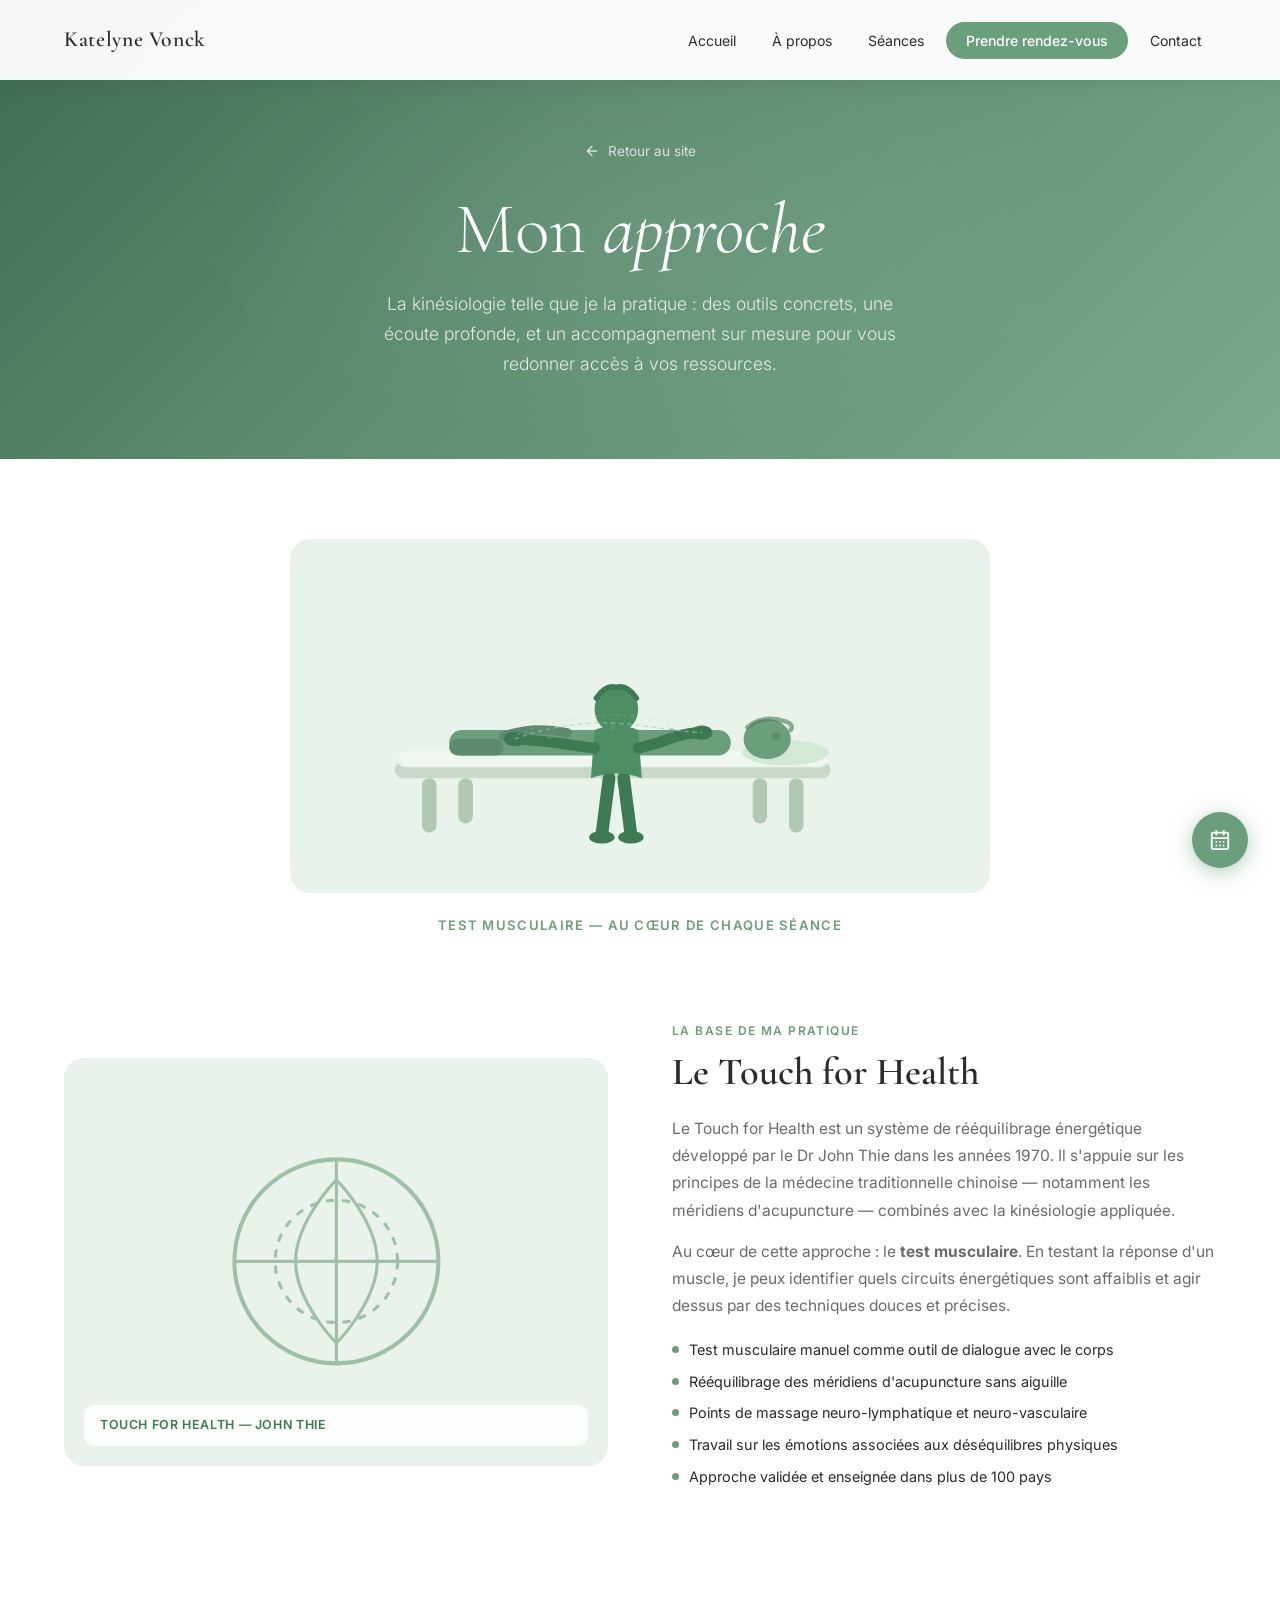
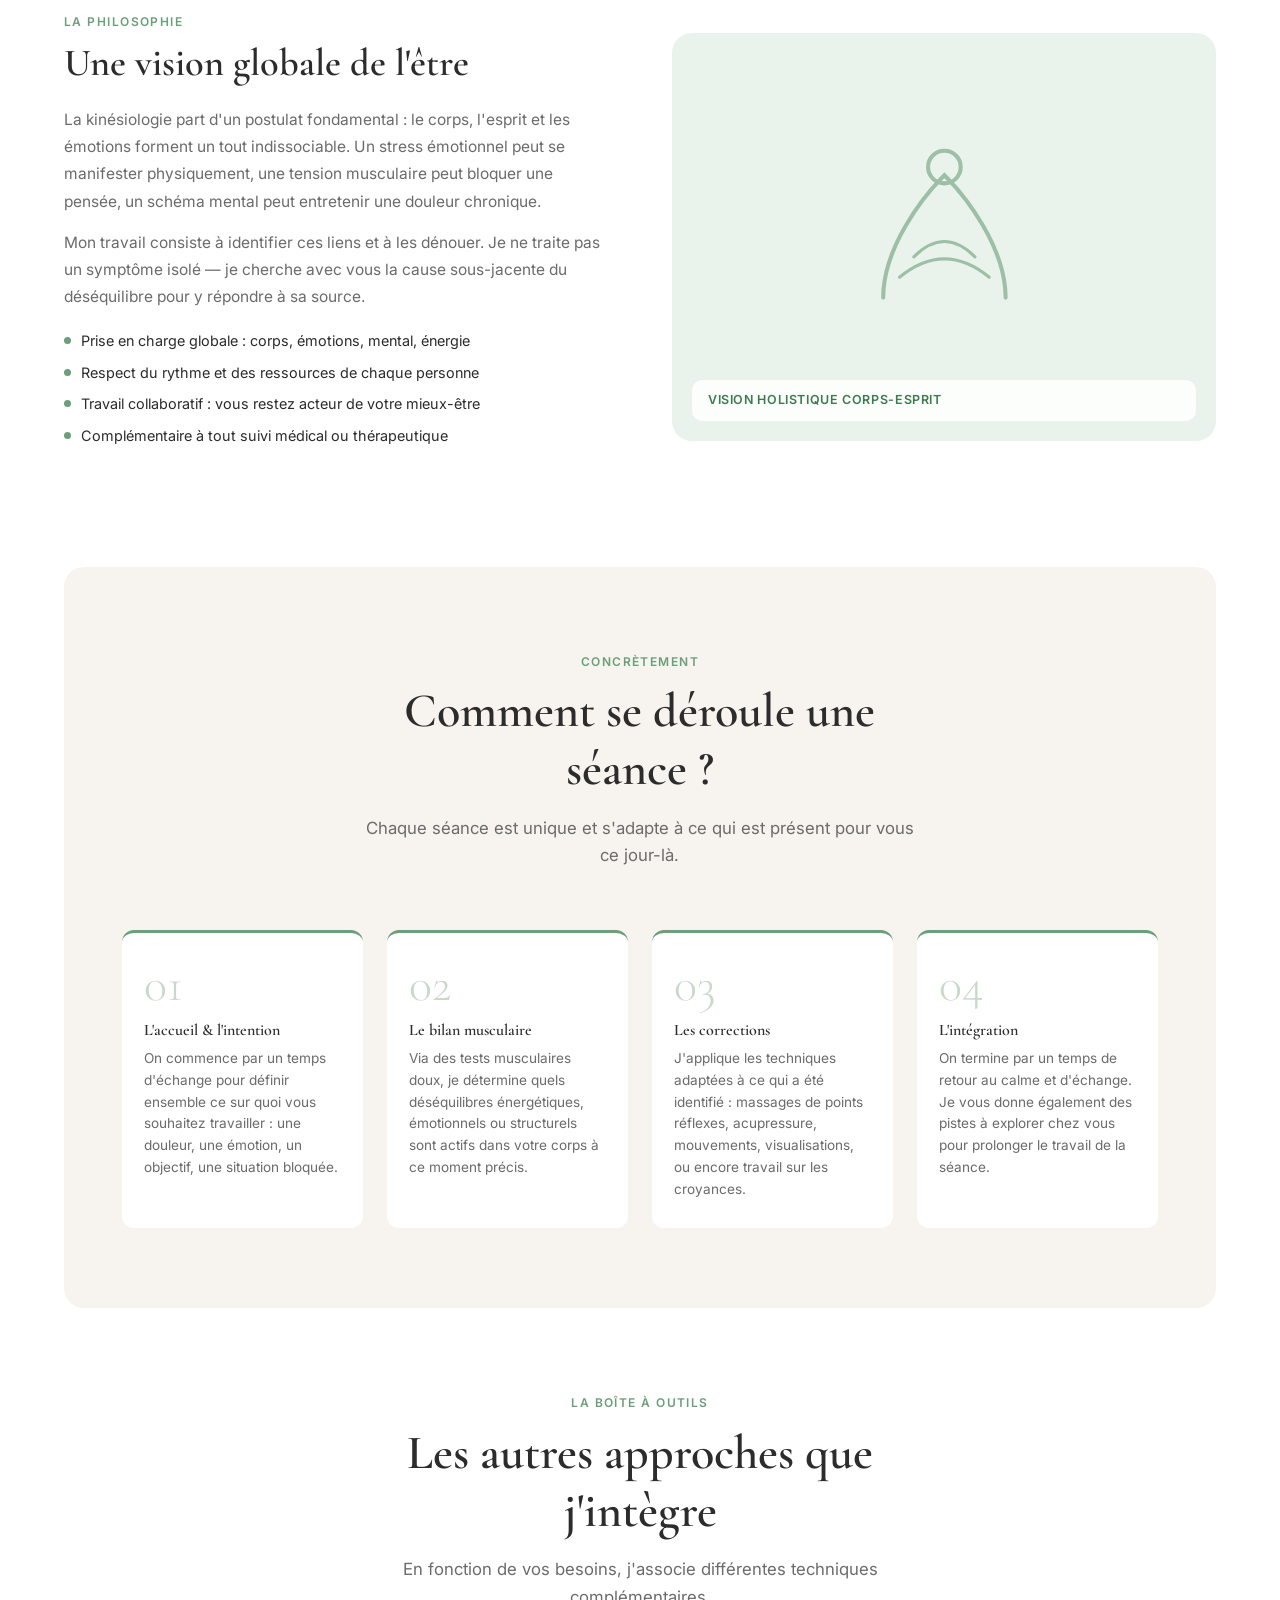
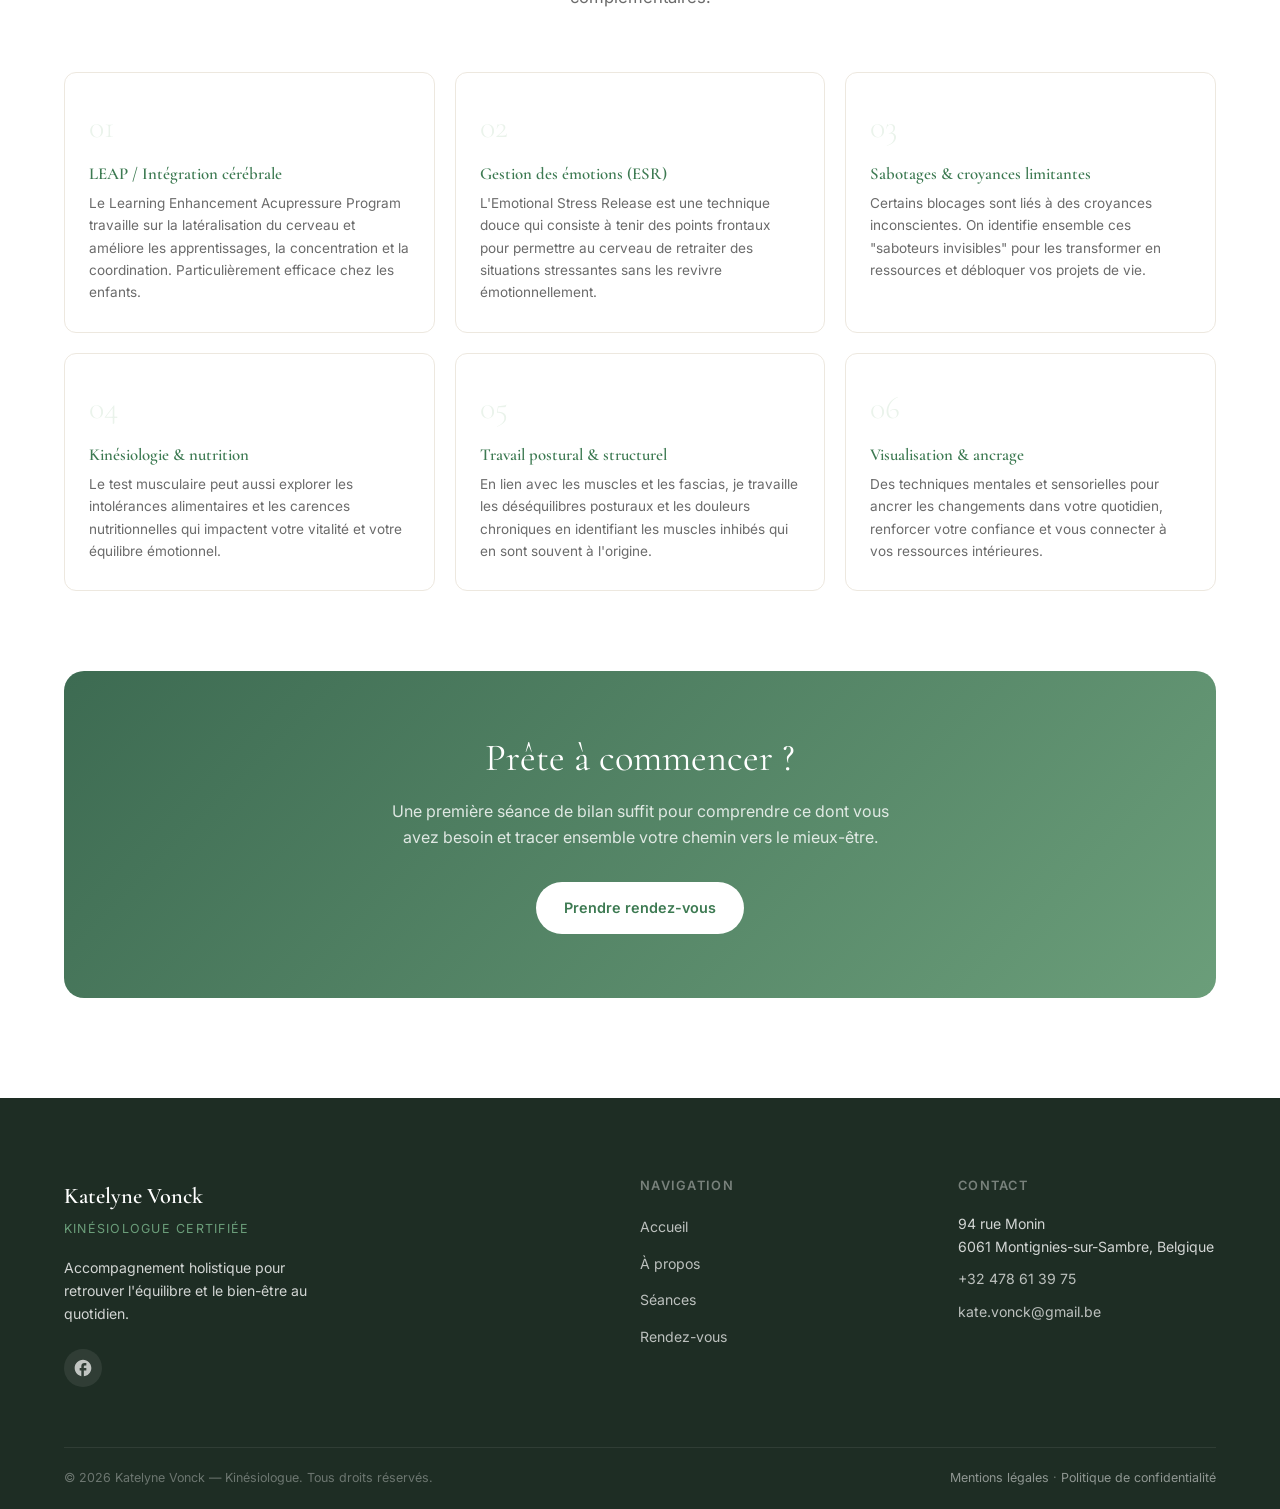
==== approche.html @ bfe426d4 "Add files via upload" ====
<!DOCTYPE html>
<html lang="fr">
<head>
  <meta charset="UTF-8" />
  <meta name="viewport" content="width=device-width, initial-scale=1.0" />
  <title>Mon approche — Katelyne Vonck Kinésiologie</title>
  <meta name="description" content="Découvrez l'approche de Katelyne Vonck : Touch for Health, déroulement d'une séance, méthodes utilisées." />
  <link rel="preconnect" href="https://fonts.googleapis.com" />
  <link rel="preconnect" href="https://fonts.gstatic.com" crossorigin />
  <link href="https://fonts.googleapis.com/css2?family=Cormorant+Garamond:ital,wght@0,300;0,400;0,600;1,300;1,400&family=Inter:wght@300;400;500;600&display=swap" rel="stylesheet" />
  <link rel="stylesheet" href="style.css" />
  <style>
    /* ── Page-specific styles ── */
    .page-hero {
      background: linear-gradient(135deg, #3d6b52 0%, #5b8a6e 40%, #7aab8a 100%);
      padding: 140px 0 80px;
      text-align: center;
      position: relative;
      overflow: hidden;
    }
    .page-hero::before {
      content: '';
      position: absolute;
      inset: 0;
      background: radial-gradient(ellipse 60% 80% at 50% 50%, rgba(255,255,255,.06) 0%, transparent 60%);
    }
    .page-hero-content { position: relative; z-index: 1; }
    .page-hero .back-link {
      display: inline-flex;
      align-items: center;
      gap: 8px;
      color: rgba(255,255,255,.75);
      font-size: .85rem;
      margin-bottom: 24px;
      transition: color var(--transition);
    }
    .page-hero .back-link:hover { color: var(--white); }
    .page-hero h1 {
      font-size: clamp(2.5rem, 6vw, 4.5rem);
      font-weight: 300;
      color: var(--white);
      margin-bottom: 16px;
    }
    .page-hero h1 em { font-style: italic; font-weight: 400; }
    .page-hero p {
      color: rgba(255,255,255,.82);
      font-size: 1.1rem;
      max-width: 560px;
      margin: 0 auto;
      font-weight: 300;
      line-height: 1.7;
    }

    .approche-content {
      padding: 80px 0 100px;
    }

    /* Intro citation */
    .citation {
      max-width: 720px;
      margin: 0 auto 80px;
      text-align: center;
      padding: 40px;
      background: var(--green-light);
      border-radius: var(--radius-lg);
      border-left: 4px solid var(--green);
    }
    .citation p {
      font-family: 'Cormorant Garamond', serif;
      font-size: 1.5rem;
      font-style: italic;
      color: var(--green-dark);
      line-height: 1.6;
    }
    .citation span {
      display: block;
      margin-top: 12px;
      font-size: .82rem;
      font-weight: 600;
      letter-spacing: .1em;
      text-transform: uppercase;
      color: var(--green);
    }

    /* Illustration séance */
    .seance-illustration {
      max-width: 700px;
      margin: 0 auto 80px;
      text-align: center;
    }
    .seance-illustration svg {
      width: 100%;
      height: auto;
      background: var(--green-light);
      border-radius: var(--radius-lg);
      padding: 32px;
    }
    .illustration-caption {
      margin-top: 14px;
      font-size: .82rem;
      font-weight: 600;
      letter-spacing: .1em;
      text-transform: uppercase;
      color: var(--green);
    }

    /* Blocs approche */
    .approche-block {
      display: grid;
      grid-template-columns: 1fr 1fr;
      gap: 64px;
      align-items: center;
      margin-bottom: 100px;
    }
    .approche-block.reverse { direction: rtl; }
    .approche-block.reverse > * { direction: ltr; }

    .approche-visual {
      background: var(--green-light);
      border-radius: var(--radius-lg);
      aspect-ratio: 4/3;
      display: flex;
      align-items: center;
      justify-content: center;
      position: relative;
      overflow: hidden;
    }
    .approche-visual svg { width: 45%; opacity: .6; }
    .approche-visual .visual-label {
      position: absolute;
      bottom: 20px;
      left: 20px;
      right: 20px;
      background: rgba(255,255,255,.85);
      backdrop-filter: blur(8px);
      border-radius: 10px;
      padding: 10px 16px;
      font-size: .78rem;
      font-weight: 600;
      color: var(--green-dark);
      letter-spacing: .05em;
      text-transform: uppercase;
    }

    .approche-text .section-tag { margin-bottom: 8px; }
    .approche-text h2 {
      font-size: clamp(1.8rem, 3vw, 2.6rem);
      font-weight: 600;
      color: var(--text);
      margin-bottom: 20px;
      line-height: 1.2;
    }
    .approche-text p {
      color: var(--text-muted);
      margin-bottom: 14px;
      font-size: .97rem;
      line-height: 1.75;
    }
    .approche-text ul {
      margin: 20px 0;
      display: flex;
      flex-direction: column;
      gap: 10px;
    }
    .approche-text ul li {
      display: flex;
      align-items: flex-start;
      gap: 10px;
      font-size: .9rem;
      color: var(--text);
      line-height: 1.5;
    }
    .approche-text ul li::before {
      content: '';
      width: 7px;
      height: 7px;
      border-radius: 50%;
      background: var(--green);
      flex-shrink: 0;
      margin-top: 7px;
    }

    /* Déroulement séance */
    .seance-section {
      background: var(--beige);
      padding: 80px 0;
      margin-bottom: 80px;
      border-radius: var(--radius-lg);
    }
    .seance-steps {
      display: grid;
      grid-template-columns: repeat(4, 1fr);
      gap: 24px;
      margin-top: 48px;
    }
    .seance-step {
      background: var(--white);
      border-radius: var(--radius);
      padding: 28px 22px;
      position: relative;
      border-top: 3px solid var(--green);
    }
    .step-num {
      font-family: 'Cormorant Garamond', serif;
      font-size: 3rem;
      font-weight: 300;
      color: var(--green-mid);
      line-height: 1;
      margin-bottom: 12px;
    }
    .seance-step h4 {
      font-size: 1rem;
      font-weight: 600;
      color: var(--text);
      margin-bottom: 8px;
    }
    .seance-step p {
      font-size: .85rem;
      color: var(--text-muted);
      line-height: 1.6;
    }

    /* Outils */
    .outils-grid {
      display: grid;
      grid-template-columns: repeat(3, 1fr);
      gap: 20px;
      margin-top: 48px;
    }
    .outil-card {
      background: var(--white);
      border: 1px solid var(--beige-dark);
      border-radius: var(--radius);
      padding: 28px 24px;
      transition: var(--transition);
    }
    .outil-card:hover {
      border-color: var(--green-mid);
      box-shadow: var(--shadow);
      transform: translateY(-3px);
    }
    .outil-card h4 {
      font-size: 1.05rem;
      font-weight: 600;
      color: var(--green-dark);
      margin-bottom: 8px;
    }
    .outil-card p {
      font-size: .85rem;
      color: var(--text-muted);
      line-height: 1.65;
    }
    .outil-num {
      font-family: 'Cormorant Garamond', serif;
      font-size: 2rem;
      font-weight: 300;
      color: var(--green-light);
      margin-bottom: 10px;
    }

    /* CTA final */
    .approche-cta {
      background: linear-gradient(135deg, #3d6b52, #6b9e7a);
      border-radius: var(--radius-lg);
      padding: 64px 48px;
      text-align: center;
      color: var(--white);
    }
    .approche-cta h2 {
      font-size: clamp(1.8rem, 3vw, 2.8rem);
      font-weight: 400;
      margin-bottom: 16px;
      color: var(--white);
    }
    .approche-cta p {
      color: rgba(255,255,255,.82);
      max-width: 500px;
      margin: 0 auto 32px;
      font-size: 1rem;
    }
    .approche-cta .btn-primary {
      background: var(--white);
      color: var(--green-dark);
      font-weight: 600;
    }
    .approche-cta .btn-primary:hover {
      background: var(--green-light);
      box-shadow: 0 8px 24px rgba(0,0,0,.2);
    }

    @media (max-width: 900px) {
      .approche-block,
      .approche-block.reverse { grid-template-columns: 1fr; direction: ltr; }
      .seance-steps { grid-template-columns: repeat(2, 1fr); }
      .outils-grid { grid-template-columns: repeat(2, 1fr); }
    }
    @media (max-width: 560px) {
      .seance-steps,
      .outils-grid { grid-template-columns: 1fr; }
      .approche-cta { padding: 40px 24px; }
    }
  </style>
</head>
<body>

  <!-- NAVIGATION -->
  <header class="header scrolled" id="header">
    <nav class="nav container">
      <a href="index.html" class="nav-logo" style="color: var(--text)">Katelyne Vonck</a>
      <button class="nav-burger" id="burger" aria-label="Menu">
        <span></span><span></span><span></span>
      </button>
      <ul class="nav-links" id="navLinks">
        <li><a href="index.html#accueil" class="nav-link">Accueil</a></li>
        <li><a href="index.html#a-propos" class="nav-link">À propos</a></li>
        <li><a href="index.html#services" class="nav-link">Séances</a></li>
        <li><a href="index.html#rdv" class="nav-link nav-cta">Prendre rendez-vous</a></li>
        <li><a href="index.html#contact" class="nav-link">Contact</a></li>
      </ul>
    </nav>
  </header>

  <main>

    <!-- HERO -->
    <div class="page-hero">
      <div class="page-hero-content container">
        <a href="index.html" class="back-link">
          <svg viewBox="0 0 24 24" width="16" height="16" fill="none"><path d="M19 12H5M12 19l-7-7 7-7" stroke="currentColor" stroke-width="2" stroke-linecap="round" stroke-linejoin="round"/></svg>
          Retour au site
        </a>
        <h1>Mon <em>approche</em></h1>
        <p>La kinésiologie telle que je la pratique : des outils concrets, une écoute profonde, et un accompagnement sur mesure pour vous redonner accès à vos ressources.</p>
      </div>
    </div>

    <div class="approche-content">
      <div class="container">

        <!-- Illustration séance -->
        <div class="seance-illustration reveal">
          <svg viewBox="0 0 700 320" fill="none" xmlns="http://www.w3.org/2000/svg" aria-label="Illustration d'une séance de kinésiologie">

            <!-- Table de soin -->
            <rect x="80" y="210" width="480" height="18" rx="9" fill="#c8d9c9"/>
            <rect x="110" y="228" width="16" height="60" rx="8" fill="#b0c9b2"/>
            <rect x="514" y="228" width="16" height="60" rx="8" fill="#b0c9b2"/>
            <rect x="150" y="228" width="16" height="50" rx="8" fill="#b0c9b2"/>
            <rect x="474" y="228" width="16" height="50" rx="8" fill="#b0c9b2"/>

            <!-- Matelas -->
            <rect x="82" y="196" width="476" height="20" rx="10" fill="#eaf3eb"/>
            <rect x="84" y="198" width="472" height="16" rx="8" fill="#f0f7f1"/>

            <!-- Oreiller -->
            <ellipse cx="510" cy="200" rx="48" ry="14" fill="#d4e8d6"/>

            <!-- PATIENT allongé -->
            <!-- Corps -->
            <rect x="140" y="175" width="310" height="28" rx="14" fill="#6b9e7a"/>
            <!-- Jambes -->
            <rect x="140" y="185" width="60" height="18" rx="9" fill="#5b8a6e"/>
            <!-- Bras le long du corps -->
            <path d="M200 182 Q230 170 270 178" stroke="#5b8a6e" stroke-width="10" stroke-linecap="round" fill="none"/>
            <!-- Tête -->
            <ellipse cx="490" cy="185" rx="26" ry="22" fill="#6b9e7a"/>
            <!-- Visage patient (profil) -->
            <ellipse cx="500" cy="182" rx="5" ry="4" fill="#4a7a5a" opacity="0.4"/>
            <!-- Cheveux patient -->
            <path d="M468 172 Q485 158 508 165 Q520 168 516 175" stroke="#4a7a5a" stroke-width="5" stroke-linecap="round" fill="none" opacity="0.6"/>

            <!-- PRATICIENNE debout -->
            <!-- Jambes -->
            <path d="M308 290 L316 228" stroke="#3d7a52" stroke-width="14" stroke-linecap="round"/>
            <path d="M340 290 L332 228" stroke="#3d7a52" stroke-width="14" stroke-linecap="round"/>
            <!-- Pieds -->
            <ellipse cx="308" cy="293" rx="14" ry="7" fill="#3d7a52"/>
            <ellipse cx="340" cy="293" rx="14" ry="7" fill="#3d7a52"/>
            <!-- Corps -->
            <path d="M296 228 Q324 218 352 228 L348 175 Q324 165 300 175 Z" fill="#4d8f63"/>
            <!-- Tête -->
            <ellipse cx="324" cy="152" rx="24" ry="26" fill="#4d8f63"/>
            <!-- Cheveux praticienne (courts) -->
            <path d="M302 140 Q312 125 324 128 Q336 125 346 140" stroke="#3d7a52" stroke-width="6" stroke-linecap="round" fill="none"/>
            <!-- Cou -->
            <rect x="316" y="174" width="16" height="14" rx="7" fill="#4d8f63"/>
            <!-- Bras gauche vers le patient -->
            <path d="M300 195 Q280 192 250 188 Q230 186 215 185" stroke="#3d7a52" stroke-width="12" stroke-linecap="round" fill="none"/>
            <!-- Main gauche -->
            <ellipse cx="212" cy="185" rx="12" ry="8" fill="#3d7a52"/>
            <!-- Bras droit -->
            <path d="M348 195 Q370 190 390 182 Q405 178 415 178" stroke="#3d7a52" stroke-width="12" stroke-linecap="round" fill="none"/>
            <!-- Main droite -->
            <ellipse cx="418" cy="178" rx="12" ry="8" fill="#3d7a52"/>

            <!-- Lignes d'énergie / flux -->
            <path d="M212 185 Q280 160 350 170 Q400 177 418 178" stroke="#a8cdb0" stroke-width="1.5" stroke-dasharray="5 4" opacity="0.6"/>
            <path d="M215 180 Q290 150 360 162 Q400 170 415 172" stroke="#a8cdb0" stroke-width="1" stroke-dasharray="3 5" opacity="0.4"/>

            <!-- Points d'énergie subtils -->
            <circle cx="250" cy="182" r="3" fill="#6b9e7a" opacity="0.5"/>
            <circle cx="320" cy="172" r="3" fill="#6b9e7a" opacity="0.5"/>
            <circle cx="385" cy="176" r="3" fill="#6b9e7a" opacity="0.5"/>

          </svg>
          <p class="illustration-caption">Test musculaire — au cœur de chaque séance</p>
        </div>

        <!-- Touch for Health -->
        <div class="approche-block reveal">
          <div class="approche-visual">
            <svg viewBox="0 0 120 120" fill="none" xmlns="http://www.w3.org/2000/svg">
              <circle cx="60" cy="60" r="50" stroke="#6b9e7a" stroke-width="2"/>
              <circle cx="60" cy="60" r="30" stroke="#6b9e7a" stroke-width="1.5" stroke-dasharray="4 4"/>
              <path d="M60 20 C60 20 80 40 80 60 C80 80 60 100 60 100 C60 100 40 80 40 60 C40 40 60 20 60 20Z" stroke="#6b9e7a" stroke-width="1.5" fill="none"/>
              <line x1="10" y1="60" x2="110" y2="60" stroke="#6b9e7a" stroke-width="1.5"/>
              <line x1="60" y1="10" x2="60" y2="110" stroke="#6b9e7a" stroke-width="1.5"/>
            </svg>
            <span class="visual-label">Touch for Health — John Thie</span>
          </div>
          <div class="approche-text">
            <span class="section-tag">La base de ma pratique</span>
            <h2>Le Touch for Health</h2>
            <p>Le Touch for Health est un système de rééquilibrage énergétique développé par le Dr John Thie dans les années 1970. Il s'appuie sur les principes de la médecine traditionnelle chinoise — notamment les méridiens d'acupuncture — combinés avec la kinésiologie appliquée.</p>
            <p>Au cœur de cette approche : le <strong>test musculaire</strong>. En testant la réponse d'un muscle, je peux identifier quels circuits énergétiques sont affaiblis et agir dessus par des techniques douces et précises.</p>
            <ul>
              <li>Test musculaire manuel comme outil de dialogue avec le corps</li>
              <li>Rééquilibrage des méridiens d'acupuncture sans aiguille</li>
              <li>Points de massage neuro-lymphatique et neuro-vasculaire</li>
              <li>Travail sur les émotions associées aux déséquilibres physiques</li>
              <li>Approche validée et enseignée dans plus de 100 pays</li>
            </ul>
          </div>
        </div>

        <!-- Ce qu'est la kinésiologie -->
        <div class="approche-block reverse reveal">
          <div class="approche-visual">
            <svg viewBox="0 0 120 120" fill="none" xmlns="http://www.w3.org/2000/svg">
              <path d="M30 90 C30 65 50 40 60 30 C70 40 90 65 90 90" stroke="#6b9e7a" stroke-width="2" fill="none" stroke-linecap="round"/>
              <circle cx="60" cy="26" r="8" stroke="#6b9e7a" stroke-width="2" fill="none"/>
              <path d="M45 70 Q60 55 75 70" stroke="#6b9e7a" stroke-width="1.5" fill="none" stroke-linecap="round"/>
              <path d="M38 80 Q60 62 82 80" stroke="#6b9e7a" stroke-width="1.5" fill="none" stroke-linecap="round"/>
            </svg>
            <span class="visual-label">Vision holistique corps-esprit</span>
          </div>
          <div class="approche-text">
            <span class="section-tag">La philosophie</span>
            <h2>Une vision globale de l'être</h2>
            <p>La kinésiologie part d'un postulat fondamental : le corps, l'esprit et les émotions forment un tout indissociable. Un stress émotionnel peut se manifester physiquement, une tension musculaire peut bloquer une pensée, un schéma mental peut entretenir une douleur chronique.</p>
            <p>Mon travail consiste à identifier ces liens et à les dénouer. Je ne traite pas un symptôme isolé — je cherche avec vous la cause sous-jacente du déséquilibre pour y répondre à sa source.</p>
            <ul>
              <li>Prise en charge globale : corps, émotions, mental, énergie</li>
              <li>Respect du rythme et des ressources de chaque personne</li>
              <li>Travail collaboratif : vous restez acteur de votre mieux-être</li>
              <li>Complémentaire à tout suivi médical ou thérapeutique</li>
            </ul>
          </div>
        </div>

        <!-- Déroulement d'une séance -->
        <div class="seance-section reveal">
          <div class="container">
            <div class="section-header">
              <span class="section-tag">Concrètement</span>
              <h2 class="section-title">Comment se déroule une séance ?</h2>
              <p class="section-desc">Chaque séance est unique et s'adapte à ce qui est présent pour vous ce jour-là.</p>
            </div>
            <div class="seance-steps">
              <div class="seance-step">
                <div class="step-num">01</div>
                <h4>L'accueil & l'intention</h4>
                <p>On commence par un temps d'échange pour définir ensemble ce sur quoi vous souhaitez travailler : une douleur, une émotion, un objectif, une situation bloquée.</p>
              </div>
              <div class="seance-step">
                <div class="step-num">02</div>
                <h4>Le bilan musculaire</h4>
                <p>Via des tests musculaires doux, je détermine quels déséquilibres énergétiques, émotionnels ou structurels sont actifs dans votre corps à ce moment précis.</p>
              </div>
              <div class="seance-step">
                <div class="step-num">03</div>
                <h4>Les corrections</h4>
                <p>J'applique les techniques adaptées à ce qui a été identifié : massages de points réflexes, acupressure, mouvements, visualisations, ou encore travail sur les croyances.</p>
              </div>
              <div class="seance-step">
                <div class="step-num">04</div>
                <h4>L'intégration</h4>
                <p>On termine par un temps de retour au calme et d'échange. Je vous donne également des pistes à explorer chez vous pour prolonger le travail de la séance.</p>
              </div>
            </div>
          </div>
        </div>

        <!-- Autres outils -->
        <div class="reveal">
          <div class="section-header">
            <span class="section-tag">La boîte à outils</span>
            <h2 class="section-title">Les autres approches que j'intègre</h2>
            <p class="section-desc">En fonction de vos besoins, j'associe différentes techniques complémentaires.</p>
          </div>
          <div class="outils-grid">
            <div class="outil-card">
              <div class="outil-num">01</div>
              <h4>LEAP / Intégration cérébrale</h4>
              <p>Le Learning Enhancement Acupressure Program travaille sur la latéralisation du cerveau et améliore les apprentissages, la concentration et la coordination. Particulièrement efficace chez les enfants.</p>
            </div>
            <div class="outil-card">
              <div class="outil-num">02</div>
              <h4>Gestion des émotions (ESR)</h4>
              <p>L'Emotional Stress Release est une technique douce qui consiste à tenir des points frontaux pour permettre au cerveau de retraiter des situations stressantes sans les revivre émotionnellement.</p>
            </div>
            <div class="outil-card">
              <div class="outil-num">03</div>
              <h4>Sabotages & croyances limitantes</h4>
              <p>Certains blocages sont liés à des croyances inconscientes. On identifie ensemble ces "saboteurs invisibles" pour les transformer en ressources et débloquer vos projets de vie.</p>
            </div>
            <div class="outil-card">
              <div class="outil-num">04</div>
              <h4>Kinésiologie & nutrition</h4>
              <p>Le test musculaire peut aussi explorer les intolérances alimentaires et les carences nutritionnelles qui impactent votre vitalité et votre équilibre émotionnel.</p>
            </div>
            <div class="outil-card">
              <div class="outil-num">05</div>
              <h4>Travail postural & structurel</h4>
              <p>En lien avec les muscles et les fascias, je travaille les déséquilibres posturaux et les douleurs chroniques en identifiant les muscles inhibés qui en sont souvent à l'origine.</p>
            </div>
            <div class="outil-card">
              <div class="outil-num">06</div>
              <h4>Visualisation & ancrage</h4>
              <p>Des techniques mentales et sensorielles pour ancrer les changements dans votre quotidien, renforcer votre confiance et vous connecter à vos ressources intérieures.</p>
            </div>
          </div>
        </div>

        <!-- CTA -->
        <div class="approche-cta reveal" style="margin-top: 80px;">
          <h2>Prête à commencer ?</h2>
          <p>Une première séance de bilan suffit pour comprendre ce dont vous avez besoin et tracer ensemble votre chemin vers le mieux-être.</p>
          <a href="index.html#rdv" class="btn btn-primary">Prendre rendez-vous</a>
        </div>

      </div>
    </div>

  </main>

  <!-- FOOTER simplifié -->
  <footer class="footer" id="contact">
    <div class="container footer-grid">
      <div class="footer-brand">
        <p class="footer-logo">Katelyne Vonck</p>
        <p class="footer-tagline">Kinésiologue certifiée</p>
        <p>Accompagnement holistique pour retrouver l'équilibre et le bien-être au quotidien.</p>
        <div class="footer-social">
          <a href="https://www.facebook.com/katelynevonckkinesio/?locale=fr_FR" target="_blank" rel="noopener" aria-label="Facebook" class="social-link">
            <svg viewBox="0 0 24 24" width="20" height="20" fill="currentColor"><path d="M22 12c0-5.52-4.48-10-10-10S2 6.48 2 12c0 4.84 3.44 8.87 8 9.8V15H8v-3h2V9.5C10 7.57 11.57 6 13.5 6H16v3h-2c-.55 0-1 .45-1 1v2h3v3h-3v6.95c5.05-.5 9-4.76 9-9.95z"/></svg>
          </a>
        </div>
      </div>
      <div class="footer-nav">
        <h4>Navigation</h4>
        <ul>
          <li><a href="index.html">Accueil</a></li>
          <li><a href="index.html#a-propos">À propos</a></li>
          <li><a href="index.html#services">Séances</a></li>
          <li><a href="index.html#rdv">Rendez-vous</a></li>
        </ul>
      </div>
      <div class="footer-contact">
        <h4>Contact</h4>
        <ul>
          <li>94 rue Monin<br/>6061 Montignies-sur-Sambre, Belgique</li>
          <li><a href="tel:+32478613975">+32 478 61 39 75</a></li>
          <li><a href="mailto:kate.vonck@gmail.be">kate.vonck@gmail.be</a></li>
        </ul>
      </div>
    </div>
    <div class="footer-bottom container">
      <p>© 2026 Katelyne Vonck — Kinésiologue. Tous droits réservés.</p>
      <p><a href="#">Mentions légales</a> · <a href="#">Politique de confidentialité</a></p>
    </div>
  </footer>

  <a href="index.html#rdv" class="fab" aria-label="Prendre rendez-vous">
    <svg viewBox="0 0 24 24" fill="none" width="22" height="22"><rect x="3" y="4" width="18" height="18" rx="2" stroke="white" stroke-width="2"/><path d="M16 2v4M8 2v4M3 10h18" stroke="white" stroke-width="2" stroke-linecap="round"/><path d="M8 14h.01M12 14h.01M16 14h.01M8 18h.01M12 18h.01M16 18h.01" stroke="white" stroke-width="2" stroke-linecap="round"/></svg>
  </a>

  <script>
    const burger = document.getElementById('burger');
    const navLinks = document.getElementById('navLinks');
    burger.addEventListener('click', () => {
      const open = navLinks.classList.toggle('open');
      document.body.style.overflow = open ? 'hidden' : '';
    });
    navLinks.querySelectorAll('.nav-link').forEach(l => l.addEventListener('click', () => {
      navLinks.classList.remove('open');
      document.body.style.overflow = '';
    }));

    const revealEls = document.querySelectorAll('.reveal');
    const io = new IntersectionObserver((entries) => {
      entries.forEach((e, i) => {
        if (e.isIntersecting) {
          setTimeout(() => e.target.classList.add('visible'), i * 80);
          io.unobserve(e.target);
        }
      });
    }, { threshold: 0.08 });
    revealEls.forEach(el => io.observe(el));
  </script>
</body>
</html>
---- style.css ----
/* ─── Reset & Base ─────────────────────────────────────────── */
*, *::before, *::after { box-sizing: border-box; margin: 0; padding: 0; }

:root {
  --green-dark:   #3d7a52;
  --green:        #6b9e7a;
  --green-light:  #eaf3eb;
  --green-mid:    #c8d9c9;
  --beige:        #f7f4ef;
  --beige-dark:   #ede8df;
  --brown:        #7a6a58;
  --text:         #2c2c2c;
  --text-muted:   #6b6b6b;
  --white:        #ffffff;
  --radius:       12px;
  --radius-lg:    20px;
  --shadow:       0 4px 24px rgba(0,0,0,.08);
  --shadow-lg:    0 12px 48px rgba(0,0,0,.12);
  --transition:   .3s cubic-bezier(.4,0,.2,1);
}

html { scroll-behavior: smooth; font-size: 16px; }

body {
  font-family: 'Inter', sans-serif;
  color: var(--text);
  background: var(--white);
  line-height: 1.65;
  -webkit-font-smoothing: antialiased;
}

h1, h2, h3, h4 {
  font-family: 'Cormorant Garamond', serif;
  line-height: 1.2;
}

a { color: inherit; text-decoration: none; }
img { max-width: 100%; display: block; }
ul { list-style: none; }

.container {
  width: 90%;
  max-width: 1200px;
  margin: 0 auto;
}


/* ─── Buttons ──────────────────────────────────────────────── */
.btn {
  display: inline-flex;
  align-items: center;
  gap: 8px;
  padding: 14px 28px;
  border-radius: 50px;
  font-family: 'Inter', sans-serif;
  font-size: .9rem;
  font-weight: 500;
  cursor: pointer;
  border: none;
  transition: var(--transition);
  white-space: nowrap;
}

.btn-primary {
  background: var(--green);
  color: var(--white);
}
.btn-primary:hover {
  background: var(--green-dark);
  transform: translateY(-2px);
  box-shadow: 0 8px 24px rgba(107,158,122,.35);
}

.btn-ghost {
  background: transparent;
  color: var(--white);
  border: 1.5px solid rgba(255,255,255,.6);
}
.btn-ghost:hover {
  background: rgba(255,255,255,.12);
}

.btn-outline {
  background: transparent;
  color: var(--green-dark);
  border: 1.5px solid var(--green);
}
.btn-outline:hover {
  background: var(--green-light);
  transform: translateY(-2px);
}

.about-btns {
  display: flex;
  gap: 14px;
  flex-wrap: wrap;
}

.btn-full { width: 100%; justify-content: center; }


/* ─── Section helpers ──────────────────────────────────────── */
.section-tag {
  display: inline-block;
  font-size: .75rem;
  font-weight: 600;
  letter-spacing: .12em;
  text-transform: uppercase;
  color: var(--green);
  margin-bottom: 12px;
}

.section-title {
  font-size: clamp(2rem, 4vw, 3rem);
  font-weight: 600;
  color: var(--text);
  margin-bottom: 16px;
}

.section-header {
  text-align: center;
  max-width: 560px;
  margin: 0 auto 60px;
}

.section-desc {
  color: var(--text-muted);
  font-size: 1.05rem;
}


/* ─── Header / Nav ─────────────────────────────────────────── */
.header {
  position: fixed;
  top: 0; left: 0; right: 0;
  z-index: 100;
  transition: background var(--transition), box-shadow var(--transition);
  padding: 8px 0;
}

.header.scrolled {
  background: rgba(255,255,255,.96);
  backdrop-filter: blur(12px);
  box-shadow: 0 2px 20px rgba(0,0,0,.08);
}

.nav {
  display: flex;
  align-items: center;
  justify-content: space-between;
  height: 64px;
}

.nav-logo {
  font-family: 'Cormorant Garamond', serif;
  font-size: 1.35rem;
  font-weight: 600;
  color: var(--white);
  letter-spacing: .03em;
  transition: color var(--transition);
}
.header.scrolled .nav-logo { color: var(--text); }

.nav-links-desktop {
  display: flex;
  align-items: center;
  gap: 8px;
}

.nav-links {
  display: flex;
  align-items: center;
  gap: 8px;
}

.nav-link {
  padding: 8px 14px;
  border-radius: 50px;
  font-size: .88rem;
  font-weight: 400;
  color: rgba(255,255,255,.9);
  transition: var(--transition);
}
.nav-link:hover { color: var(--white); background: rgba(255,255,255,.12); }
.header.scrolled .nav-link { color: var(--text); }
.header.scrolled .nav-link:hover { background: var(--green-light); color: var(--green-dark); }

.nav-cta {
  background: var(--green);
  color: var(--white) !important;
  font-weight: 500;
  padding: 10px 20px;
}
.nav-cta:hover { background: var(--green-dark) !important; transform: translateY(-1px); }

.nav-burger {
  display: none;
  flex-direction: column;
  gap: 5px;
  background: none;
  border: none;
  cursor: pointer;
  padding: 6px;
}
.nav-burger span {
  display: block;
  width: 24px;
  height: 2px;
  background: var(--white);
  border-radius: 2px;
  transition: var(--transition);
}
.header.scrolled .nav-burger span { background: var(--text); }


/* ─── Hero ─────────────────────────────────────────────────── */
.hero {
  position: relative;
  min-height: 100vh;
  display: flex;
  align-items: center;
  background: linear-gradient(135deg, #3d6b52 0%, #5b8a6e 40%, #7aab8a 100%);
  overflow: hidden;
}

.hero::before {
  content: '';
  position: absolute;
  inset: 0;
  background: radial-gradient(ellipse 60% 80% at 70% 50%, rgba(255,255,255,.06) 0%, transparent 60%);
  pointer-events: none;
}

.hero-overlay {
  position: absolute;
  inset: 0;
  background: linear-gradient(to bottom, rgba(0,0,0,.1) 0%, transparent 50%, rgba(0,0,0,.15) 100%);
}

.hero-content {
  position: relative;
  z-index: 1;
  max-width: 680px;
  padding: 120px 0 80px;
}

.hero-tag {
  display: inline-block;
  background: rgba(255,255,255,.18);
  color: var(--white);
  font-size: .75rem;
  font-weight: 600;
  letter-spacing: .15em;
  text-transform: uppercase;
  padding: 6px 16px;
  border-radius: 50px;
  border: 1px solid rgba(255,255,255,.3);
  margin-bottom: 24px;
  backdrop-filter: blur(8px);
}

.hero-title {
  font-size: clamp(2.8rem, 7vw, 5.5rem);
  font-weight: 300;
  color: var(--white);
  margin-bottom: 24px;
  line-height: 1.1;
}
.hero-title em {
  font-style: italic;
  font-weight: 400;
}

.hero-sub {
  font-size: 1.15rem;
  color: rgba(255,255,255,.88);
  max-width: 500px;
  margin-bottom: 40px;
  line-height: 1.7;
  font-weight: 300;
}

.hero-actions {
  display: flex;
  gap: 16px;
  flex-wrap: wrap;
}

.hero-scroll {
  position: absolute;
  bottom: 40px;
  left: 50%;
  transform: translateX(-50%);
  display: flex;
  flex-direction: column;
  align-items: center;
  gap: 8px;
  color: rgba(255,255,255,.6);
  font-size: .72rem;
  letter-spacing: .1em;
  text-transform: uppercase;
}

.scroll-line {
  display: block;
  width: 1px;
  height: 40px;
  background: linear-gradient(to bottom, transparent, rgba(255,255,255,.6));
  animation: scrollPulse 1.8s ease-in-out infinite;
}

@keyframes scrollPulse {
  0%, 100% { opacity: .4; transform: scaleY(1); }
  50% { opacity: 1; transform: scaleY(1.2); }
}


/* ─── About ────────────────────────────────────────────────── */
.about {
  padding: 100px 0;
  background: var(--white);
}

.about-grid {
  display: grid;
  grid-template-columns: 1fr 1.2fr;
  gap: 80px;
  align-items: center;
}

.about-image-wrap {
  position: relative;
}

.about-image-placeholder {
  background: var(--green-light);
  border-radius: var(--radius-lg);
  aspect-ratio: 4/5;
  overflow: hidden;
  position: relative;
}

.about-photo {
  width: 100%;
  height: 100%;
  object-fit: cover;
  object-position: center top;
  display: block;
}

.about-badge {
  position: absolute;
  bottom: -20px;
  right: -20px;
  background: var(--green);
  color: var(--white);
  border-radius: var(--radius);
  padding: 20px 24px;
  text-align: center;
  box-shadow: var(--shadow-lg);
}
.badge-num {
  display: block;
  font-family: 'Cormorant Garamond', serif;
  font-size: 2.2rem;
  font-weight: 600;
  line-height: 1;
}
.badge-txt {
  font-size: .75rem;
  opacity: .9;
  line-height: 1.3;
}

.about-text .section-title { margin-top: 8px; }
.about-text p {
  color: var(--text-muted);
  margin-bottom: 16px;
  font-size: 1rem;
}

.about-values {
  margin: 28px 0 36px;
  display: flex;
  flex-direction: column;
  gap: 12px;
}
.about-values li {
  display: flex;
  align-items: center;
  gap: 10px;
  font-size: .9rem;
  font-weight: 500;
  color: var(--text);
}


/* ─── Services ─────────────────────────────────────────────── */
.services {
  padding: 100px 0;
  background: var(--beige);
}

.services-grid {
  display: grid;
  grid-template-columns: repeat(3, 1fr);
  gap: 24px;
}

.service-card {
  background: var(--white);
  border-radius: var(--radius-lg);
  padding: 36px 28px;
  position: relative;
  transition: background var(--transition), transform var(--transition), box-shadow var(--transition);
  border: 1px solid transparent;
}
.service-card:hover {
  background: var(--green);
  transform: translateY(-6px);
  box-shadow: var(--shadow-lg);
  border-color: transparent;
}
.service-card:hover h3,
.service-card:hover p {
  color: var(--white);
}
.service-card:hover .service-meta span {
  background: rgba(255,255,255,.2);
  color: var(--white);
}
.service-card:hover .service-icon circle {
  fill: rgba(255,255,255,.15);
}
.service-card:hover .service-icon path,
.service-card:hover .service-icon rect {
  stroke: var(--white);
}
.service-card:hover .service-icon circle:last-child {
  fill: var(--white);
}

.service-icon {
  width: 56px;
  height: 56px;
  margin-bottom: 20px;
}
.service-icon svg { width: 100%; height: 100%; }


.service-card h3 {
  font-size: 1.25rem;
  font-weight: 600;
  margin-bottom: 10px;
  color: var(--text);
}
.service-card p {
  font-size: .88rem;
  color: var(--text-muted);
  line-height: 1.6;
  margin-bottom: 20px;
}

.service-meta {
  display: flex;
  gap: 8px;
  flex-wrap: wrap;
}
.service-meta span {
  font-size: .75rem;
  font-weight: 500;
  color: var(--green-dark);
  background: var(--green-light);
  padding: 4px 10px;
  border-radius: 50px;
}


/* ─── Testimonials ─────────────────────────────────────────── */
.testimonials {
  padding: 100px 0;
  background: var(--white);
}

.testimonials-grid {
  display: grid;
  grid-template-columns: repeat(3, 1fr);
  gap: 24px;
}

.testimonial-card {
  background: var(--beige);
  border-radius: var(--radius-lg);
  padding: 36px 28px;
  border: 1px solid var(--beige-dark);
}
.testimonial-card--accent {
  background: var(--green-light);
  border-color: var(--green-mid);
}

.stars {
  color: #f4a732;
  font-size: 1rem;
  margin-bottom: 16px;
  letter-spacing: 2px;
}

.testimonial-card p {
  font-size: .92rem;
  color: var(--text);
  line-height: 1.7;
  margin-bottom: 24px;
  font-style: italic;
}

.testimonial-author {
  display: flex;
  align-items: center;
  gap: 12px;
}
.author-avatar {
  width: 40px;
  height: 40px;
  border-radius: 50%;
  background: var(--green);
  color: var(--white);
  display: flex;
  align-items: center;
  justify-content: center;
  font-weight: 600;
  font-size: .9rem;
  flex-shrink: 0;
}
.testimonial-author strong { display: block; font-size: .9rem; }
.testimonial-author span { font-size: .78rem; color: var(--text-muted); }


/* ─── Booking ──────────────────────────────────────────────── */
.booking {
  padding: 100px 0;
  background: var(--beige);
}

.booking-grid {
  display: grid;
  grid-template-columns: 1fr 1.1fr;
  gap: 80px;
  align-items: start;
}

.booking-info .section-title { margin-top: 8px; }
.booking-info > p {
  color: var(--text-muted);
  margin-bottom: 40px;
}

.booking-details {
  display: flex;
  flex-direction: column;
  gap: 20px;
}
.booking-detail {
  display: flex;
  gap: 14px;
  align-items: flex-start;
}
.booking-detail svg {
  width: 20px;
  height: 20px;
  flex-shrink: 0;
  margin-top: 2px;
}
.booking-detail strong {
  display: block;
  font-size: .88rem;
  font-weight: 600;
  color: var(--text);
  margin-bottom: 2px;
}
.booking-detail span {
  font-size: .85rem;
  color: var(--text-muted);
  line-height: 1.5;
}

.booking-form-wrap {
  background: var(--white);
  border-radius: var(--radius-lg);
  padding: 40px;
  box-shadow: var(--shadow);
}

.booking-form {
  display: flex;
  flex-direction: column;
  gap: 20px;
}

.form-row {
  display: grid;
  grid-template-columns: 1fr 1fr;
  gap: 16px;
}

.form-group {
  display: flex;
  flex-direction: column;
  gap: 6px;
}

.form-group label {
  font-size: .8rem;
  font-weight: 600;
  color: var(--text);
  letter-spacing: .02em;
}

.form-group input,
.form-group select,
.form-group textarea {
  padding: 12px 14px;
  border: 1.5px solid #e5e5e5;
  border-radius: var(--radius);
  font-family: 'Inter', sans-serif;
  font-size: .9rem;
  color: var(--text);
  background: var(--white);
  transition: border-color var(--transition), box-shadow var(--transition);
  outline: none;
  width: 100%;
}
.form-group input:focus,
.form-group select:focus,
.form-group textarea:focus {
  border-color: var(--green);
  box-shadow: 0 0 0 3px rgba(107,158,122,.12);
}
.form-group input.error,
.form-group select.error {
  border-color: #e05252;
}

.form-group textarea { resize: vertical; min-height: 88px; }

.form-note {
  font-size: .75rem;
  color: var(--text-muted);
  text-align: center;
  line-height: 1.5;
}

.form-success {
  display: none;
  flex-direction: column;
  align-items: center;
  justify-content: center;
  text-align: center;
  padding: 40px 20px;
  gap: 12px;
}
.form-success.visible {
  display: flex;
}
.form-success h3 {
  font-size: 1.6rem;
  color: var(--green-dark);
}
.form-success p {
  color: var(--text-muted);
}


/* ─── FAQ ──────────────────────────────────────────────────── */
.faq {
  padding: 100px 0;
  background: var(--white);
}

.faq-list {
  max-width: 760px;
  margin: 0 auto;
  display: flex;
  flex-direction: column;
  gap: 12px;
}

.faq-item {
  background: var(--beige);
  border-radius: var(--radius);
  border: 1px solid var(--beige-dark);
  overflow: hidden;
  transition: var(--transition);
}
.faq-item[open] {
  border-color: var(--green-mid);
  background: var(--green-light);
}

.faq-item summary {
  padding: 20px 24px;
  cursor: pointer;
  font-weight: 500;
  font-size: .95rem;
  list-style: none;
  display: flex;
  justify-content: space-between;
  align-items: center;
  gap: 16px;
  user-select: none;
}
.faq-item summary::-webkit-details-marker { display: none; }
.faq-item summary::after {
  content: '+';
  font-size: 1.4rem;
  color: var(--green);
  font-weight: 300;
  flex-shrink: 0;
  transition: transform var(--transition);
}
.faq-item[open] summary::after {
  content: '−';
}

.faq-item p {
  padding: 0 24px 16px;
  font-size: .9rem;
  color: var(--text-muted);
  line-height: 1.7;
}
.faq-btn {
  margin: 0 24px 20px;
  font-size: .83rem;
  padding: 10px 18px;
  display: inline-flex;
}


/* ─── Footer ───────────────────────────────────────────────── */
.footer {
  background: #1e2d24;
  color: rgba(255,255,255,.8);
  padding: 80px 0 0;
}

.footer-grid {
  display: grid;
  grid-template-columns: 2fr 1fr 1fr;
  gap: 60px;
  padding-bottom: 60px;
  border-bottom: 1px solid rgba(255,255,255,.08);
}

.footer-logo {
  font-family: 'Cormorant Garamond', serif;
  font-size: 1.4rem;
  font-weight: 600;
  color: var(--white);
  margin-bottom: 4px;
}
.footer-tagline {
  font-size: .78rem;
  letter-spacing: .1em;
  text-transform: uppercase;
  color: var(--green);
  margin-bottom: 16px;
}
.footer-brand p:last-of-type {
  font-size: .88rem;
  line-height: 1.65;
  max-width: 280px;
}

.footer-social {
  display: flex;
  gap: 10px;
  margin-top: 24px;
}
.social-link {
  width: 38px;
  height: 38px;
  border-radius: 50%;
  background: rgba(255,255,255,.08);
  display: flex;
  align-items: center;
  justify-content: center;
  color: rgba(255,255,255,.7);
  transition: var(--transition);
}
.social-link:hover {
  background: var(--green);
  color: var(--white);
}

.footer-nav h4,
.footer-contact h4 {
  font-family: 'Inter', sans-serif;
  font-size: .8rem;
  font-weight: 600;
  letter-spacing: .1em;
  text-transform: uppercase;
  color: rgba(255,255,255,.4);
  margin-bottom: 20px;
}
.footer-nav ul,
.footer-contact ul {
  display: flex;
  flex-direction: column;
  gap: 10px;
}
.footer-nav a,
.footer-contact a {
  font-size: .88rem;
  color: rgba(255,255,255,.7);
  transition: color var(--transition);
}
.footer-nav a:hover,
.footer-contact a:hover { color: var(--white); }
.footer-contact li { font-size: .88rem; line-height: 1.6; }

.footer-bottom {
  padding: 20px 0;
  display: flex;
  justify-content: space-between;
  align-items: center;
  font-size: .78rem;
  color: rgba(255,255,255,.35);
  gap: 16px;
  flex-wrap: wrap;
}
.footer-bottom a { color: rgba(255,255,255,.5); }
.footer-bottom a:hover { color: var(--white); }


/* ─── FAB ──────────────────────────────────────────────────── */
.fab {
  position: fixed;
  bottom: 32px;
  right: 32px;
  width: 56px;
  height: 56px;
  border-radius: 50%;
  background: var(--green);
  display: flex;
  align-items: center;
  justify-content: center;
  box-shadow: 0 4px 20px rgba(107,158,122,.5);
  z-index: 90;
  transition: var(--transition);
}
.fab:hover {
  background: var(--green-dark);
  transform: translateY(-3px) scale(1.05);
  box-shadow: 0 8px 28px rgba(107,158,122,.55);
}


/* ─── Animations ───────────────────────────────────────────── */
.reveal {
  opacity: 0;
  transform: translateY(28px);
  transition: opacity .7s ease, transform .7s ease;
}
.reveal.visible {
  opacity: 1;
  transform: none;
}


/* ─── Responsive ───────────────────────────────────────────── */
@media (max-width: 1024px) {
  .services-grid { grid-template-columns: repeat(2, 1fr); }
  .about-grid { gap: 48px; }
}

/* ─── Mobile nav drawer ─────────────────────────────────────── */
.nav-mobile-overlay {
  display: none;
  position: fixed;
  inset: 0;
  background: rgba(0,0,0,.45);
  z-index: 98;
  opacity: 0;
  transition: opacity var(--transition);
}
.nav-mobile-overlay.active { opacity: 1; }

.nav-drawer {
  position: fixed;
  top: 0; right: -100%;
  width: min(340px, 88vw);
  height: 100vh;
  background: var(--white);
  z-index: 99;
  display: none;
  flex-direction: column;
  transition: right .35s cubic-bezier(.4,0,.2,1);
  box-shadow: -8px 0 48px rgba(0,0,0,.15);
  overflow-y: auto;
}
.nav-drawer.open { right: 0; }

.nav-drawer-header {
  background: linear-gradient(135deg, #3d6b52, #5b8a6e);
  padding: 48px 32px 32px;
  position: relative;
  flex-shrink: 0;
}
.nav-drawer-logo {
  font-family: 'Cormorant Garamond', serif;
  font-size: 1.6rem;
  font-weight: 600;
  color: var(--white);
  margin-bottom: 4px;
}
.nav-drawer-tagline {
  font-size: .72rem;
  font-weight: 500;
  letter-spacing: .1em;
  text-transform: uppercase;
  color: rgba(255,255,255,.65);
}
.nav-drawer-close {
  position: absolute;
  top: 20px; right: 20px;
  width: 36px; height: 36px;
  background: rgba(255,255,255,.15);
  border: none;
  border-radius: 50%;
  cursor: pointer;
  display: flex;
  align-items: center;
  justify-content: center;
  flex-direction: column;
  gap: 5px;
  padding: 0;
  transition: background var(--transition);
}
.nav-drawer-close:hover { background: rgba(255,255,255,.25); }
.nav-drawer-close span {
  display: block;
  width: 16px; height: 1.5px;
  background: white;
  border-radius: 2px;
}
.nav-drawer-close span:first-child { transform: rotate(45deg) translate(2px, 2px); }
.nav-drawer-close span:last-child  { transform: rotate(-45deg) translate(2px, -2px); }

.nav-drawer-links {
  padding: 24px 0;
  flex: 1;
}
.nav-drawer-links li { border-bottom: 1px solid var(--beige-dark); }
.nav-drawer-links li:last-child { border-bottom: none; }
.nav-drawer-links .nav-link {
  display: flex !important;
  align-items: center;
  gap: 14px;
  padding: 18px 32px !important;
  font-size: .95rem !important;
  font-weight: 500 !important;
  color: var(--text) !important;
  width: 100%;
  transition: background var(--transition), color var(--transition), padding-left var(--transition);
}
.nav-drawer-links .nav-link:hover {
  background: var(--green-light);
  color: var(--green-dark) !important;
  padding-left: 40px !important;
}
.nav-link-dot {
  width: 6px; height: 6px;
  border-radius: 50%;
  background: var(--green-mid);
  flex-shrink: 0;
  transition: background var(--transition);
}
.nav-drawer-links .nav-link:hover .nav-link-dot { background: var(--green); }

.nav-drawer-footer {
  padding: 24px 32px 40px;
  border-top: 1px solid var(--beige-dark);
  display: flex;
  flex-direction: column;
  gap: 16px;
}
.nav-drawer-cta { justify-content: center; }
.nav-drawer-phone {
  text-align: center;
  font-size: .85rem;
  color: var(--text-muted);
  letter-spacing: .03em;
}
.nav-drawer-phone:hover { color: var(--green-dark); }

@media (max-width: 768px) {
  .nav-links-desktop { display: none; }
  .nav-mobile-overlay { display: block; }
  .nav-drawer { display: flex; }
  .nav-burger { display: flex; }

  .about-grid,
  .booking-grid { grid-template-columns: 1fr; gap: 48px; }
  .about-badge { bottom: -12px; right: 16px; }

  .services-grid { grid-template-columns: 1fr; }
  .testimonials-grid { grid-template-columns: 1fr; }

  .footer-grid { grid-template-columns: 1fr; gap: 40px; }
  .footer-bottom { flex-direction: column; text-align: center; }

  .hero-actions { flex-direction: column; }
  .btn { width: 100%; justify-content: center; }

  .form-row { grid-template-columns: 1fr; }
  .booking-form-wrap { padding: 28px 20px; }

  .fab { bottom: 20px; right: 20px; width: 50px; height: 50px; }
}

@media (max-width: 480px) {
  .section-title { font-size: 1.85rem; }
}


/* ─── Kinésiologie intro ───────────────────────────────────── */
.kinesio-intro {
  padding: 100px 0;
  background: var(--white);
}

.kinesio-grid {
  display: grid;
  grid-template-columns: 1fr 1.4fr;
  gap: 80px;
  align-items: start;
}

.kinesio-text { padding-top: 8px; }

.kinesio-lead {
  font-size: 1.15rem;
  line-height: 1.75;
  color: var(--text);
  margin-bottom: 20px;
}

.kinesio-text p {
  color: var(--text-muted);
  margin-bottom: 16px;
  font-size: 1rem;
  line-height: 1.75;
}

.kinesio-cards {
  display: flex;
  flex-direction: column;
  gap: 20px;
}

.kinesio-card {
  background: var(--beige);
  border-radius: var(--radius-lg);
  padding: 28px;
  display: flex;
  gap: 20px;
  align-items: flex-start;
  border: 1px solid var(--beige-dark);
  transition: box-shadow var(--transition), transform var(--transition);
}
.kinesio-card:hover {
  box-shadow: var(--shadow);
  transform: translateY(-2px);
}

.kinesio-card-icon {
  width: 48px;
  height: 48px;
  flex-shrink: 0;
}
.kinesio-card-icon svg { width: 100%; height: 100%; }

.kinesio-card h3 {
  font-size: 1.1rem;
  font-weight: 600;
  color: var(--text);
  margin-bottom: 8px;
}
.kinesio-card p {
  font-size: .88rem;
  color: var(--text-muted);
  line-height: 1.65;
}

@media (max-width: 900px) {
  .kinesio-grid { grid-template-columns: 1fr; gap: 48px; }
}


/* ─── Public (À qui s'adresse) ─────────────────────────────── */
.public {
  padding: 100px 0;
  background: var(--beige);
}

.public-grid {
  display: grid;
  grid-template-columns: repeat(3, 1fr);
  gap: 28px;
}

.public-bubble {
  border-radius: var(--radius-lg);
  overflow: hidden;
  box-shadow: var(--shadow);
  display: flex;
  flex-direction: column;
  transition: transform var(--transition), box-shadow var(--transition);
}
.public-bubble:hover {
  transform: translateY(-4px);
  box-shadow: var(--shadow-lg);
}

.public-bubble-header {
  padding: 28px 28px 24px;
  display: flex;
  align-items: center;
  gap: 16px;
  color: white;
}
.public-bubble--baby .public-bubble-header   { background: linear-gradient(135deg, #8bb8a0, #6b9e7a); }
.public-bubble--children .public-bubble-header { background: linear-gradient(135deg, #6b9e7a, #4d8060); }
.public-bubble--adults .public-bubble-header  { background: linear-gradient(135deg, #3d7a52, #2a5c3c); }

.public-icon {
  font-size: 2.2rem;
  line-height: 1;
  flex-shrink: 0;
  width: 48px;
  text-align: center;
}

.public-label {
  font-size: .72rem;
  font-weight: 600;
  letter-spacing: .1em;
  text-transform: uppercase;
  opacity: .85;
  display: block;
  margin-bottom: 2px;
}
.public-bubble-header h3 {
  font-size: 1.6rem;
  font-weight: 600;
  color: white;
  line-height: 1.1;
}

.public-bubble-body {
  background: var(--white);
  padding: 24px 28px 28px;
  flex: 1;
}

.public-note {
  font-size: .85rem;
  color: var(--text-muted);
  line-height: 1.65;
  margin-bottom: 18px;
  font-style: italic;
  border-left: 3px solid var(--green-mid);
  padding-left: 12px;
}

.public-list {
  display: flex;
  flex-direction: column;
  gap: 8px;
}
.public-list li {
  font-size: .88rem;
  color: var(--text);
  padding-left: 18px;
  position: relative;
  line-height: 1.5;
}
.public-list li::before {
  content: '·';
  position: absolute;
  left: 0;
  color: var(--green);
  font-size: 1.2rem;
  line-height: 1.3;
  font-weight: 700;
}

@media (max-width: 900px) {
  .public-grid { grid-template-columns: 1fr; max-width: 480px; margin: 0 auto; }
}


/* ─── Process (Comment se déroule) ─────────────────────────── */
.process {
  padding: 100px 0;
  background: var(--white);
}

.process-grid {
  display: grid;
  grid-template-columns: repeat(4, 1fr);
  gap: 28px;
  margin-bottom: 48px;
}

.process-step {
  text-align: center;
  padding: 36px 24px;
  background: var(--beige);
  border-radius: var(--radius-lg);
  border: 1px solid var(--beige-dark);
  position: relative;
  transition: box-shadow var(--transition), transform var(--transition);
}
.process-step:hover {
  box-shadow: var(--shadow);
  transform: translateY(-3px);
}

.process-num {
  font-family: 'Cormorant Garamond', serif;
  font-size: 3rem;
  font-weight: 300;
  color: var(--green-mid);
  line-height: 1;
  margin-bottom: 16px;
}

.process-step h3 {
  font-size: 1.1rem;
  font-weight: 600;
  color: var(--text);
  margin-bottom: 10px;
}
.process-step p {
  font-size: .85rem;
  color: var(--text-muted);
  line-height: 1.65;
}

.process-infos {
  display: flex;
  align-items: center;
  justify-content: center;
  gap: 0;
  background: var(--green-light);
  border-radius: var(--radius-lg);
  border: 1px solid var(--green-mid);
  padding: 32px 40px;
  flex-wrap: wrap;
}

.process-info-item {
  display: flex;
  flex-direction: column;
  align-items: center;
  text-align: center;
  gap: 6px;
  padding: 0 40px;
  flex: 1;
  min-width: 180px;
}

.process-info-emoji {
  font-size: 1.8rem;
  line-height: 1;
  margin-bottom: 4px;
}

.process-info-item strong {
  font-size: .95rem;
  font-weight: 600;
  color: var(--green-dark);
  white-space: nowrap;
}

.process-info-item span {
  font-size: .82rem;
  color: var(--text-muted);
}

.process-info-sep {
  width: 1px;
  height: 48px;
  background: var(--green-mid);
  flex-shrink: 0;
}

@media (max-width: 860px) {
  .process-infos { flex-direction: column; padding: 28px 32px; gap: 0; }
  .process-info-sep { width: 48px; height: 1px; margin: 16px auto; }
  .process-info-item { padding: 4px 0; flex-direction: row; text-align: left; gap: 14px; align-items: center; min-width: unset; width: 100%; }
  .process-info-emoji { font-size: 1.4rem; margin-bottom: 0; width: 32px; text-align: center; flex-shrink: 0; }
  .process-info-item strong { white-space: normal; }
}

@media (max-width: 900px) {
  .process-grid { grid-template-columns: repeat(2, 1fr); }
}
@media (max-width: 480px) {
  .process-grid { grid-template-columns: 1fr; }
  .process-infos { flex-direction: column; gap: 16px; padding: 20px; }
}


/* ─── Tambour ───────────────────────────────────────────────── */
.tambour {
  padding: 100px 0;
  background: linear-gradient(160deg, #1e2d24 0%, #2a4035 50%, #1e2d24 100%);
  color: rgba(255,255,255,.85);
}

.tambour .section-tag { color: #8bb8a0; }
.tambour .section-title { color: var(--white); }
.tambour .section-desc { color: rgba(255,255,255,.65); }

.tambour-intro {
  display: grid;
  grid-template-columns: 1.2fr 1fr;
  gap: 48px;
  align-items: start;
  margin-bottom: 72px;
  background: rgba(255,255,255,.05);
  border-radius: var(--radius-lg);
  padding: 40px;
  border: 1px solid rgba(255,255,255,.08);
}

.tambour-intro-text p {
  font-size: 1rem;
  line-height: 1.75;
  color: rgba(255,255,255,.8);
  margin-bottom: 14px;
}

.tambour-benefits {
  display: flex;
  flex-direction: column;
  gap: 10px;
}

.tambour-benefit {
  background: rgba(107,158,122,.25);
  border: 1px solid rgba(107,158,122,.3);
  border-radius: 50px;
  padding: 8px 16px;
  font-size: .85rem;
  color: rgba(255,255,255,.9);
  font-weight: 500;
}

.tambour-quote {
  grid-column: 1 / -1;
  text-align: center;
  font-size: 1.05rem;
  color: rgba(255,255,255,.65);
  font-style: italic;
  border-top: 1px solid rgba(255,255,255,.08);
  padding-top: 24px;
  margin-top: 8px;
}

.tambour-section {
  margin-bottom: 64px;
}

.tambour-subtitle {
  font-size: 1.8rem;
  font-weight: 600;
  color: var(--white);
  margin-bottom: 8px;
}

.tambour-section-desc {
  font-size: .95rem;
  color: rgba(255,255,255,.55);
  margin-bottom: 32px;
}

.tambour-grid {
  display: grid;
  grid-template-columns: repeat(3, 1fr);
  gap: 24px;
}

.tambour-card {
  background: rgba(255,255,255,.06);
  border: 1px solid rgba(255,255,255,.1);
  border-radius: var(--radius-lg);
  padding: 32px 28px;
  position: relative;
  transition: background var(--transition), transform var(--transition);
}
.tambour-card:hover {
  background: rgba(107,158,122,.18);
  transform: translateY(-4px);
}

.tambour-card-num {
  font-family: 'Cormorant Garamond', serif;
  font-size: 2.5rem;
  font-weight: 300;
  color: var(--green);
  line-height: 1;
  margin-bottom: 12px;
}

.tambour-card h4 {
  font-size: 1.2rem;
  font-weight: 600;
  color: var(--white);
  margin-bottom: 12px;
}
.tambour-card p {
  font-size: .88rem;
  color: rgba(255,255,255,.7);
  line-height: 1.7;
}

/* 5 soins chamaniques */
.shamanic-grid {
  display: flex;
  flex-direction: column;
  gap: 16px;
}

.shamanic-card {
  background: rgba(255,255,255,.05);
  border: 1px solid rgba(255,255,255,.08);
  border-radius: var(--radius-lg);
  padding: 28px 32px;
  display: flex;
  gap: 24px;
  align-items: flex-start;
  transition: background var(--transition), transform var(--transition);
}
.shamanic-card:hover {
  background: rgba(107,158,122,.15);
  transform: translateX(4px);
}
.shamanic-card--heart {
  border-color: rgba(107,158,122,.3);
  background: rgba(107,158,122,.1);
}

.shamanic-animal {
  font-size: 2.4rem;
  flex-shrink: 0;
  width: 56px;
  text-align: center;
  line-height: 1;
  padding-top: 4px;
}

.shamanic-content { flex: 1; }

.shamanic-num {
  font-size: .7rem;
  font-weight: 600;
  letter-spacing: .12em;
  text-transform: uppercase;
  color: var(--green);
  display: block;
  margin-bottom: 4px;
}

.shamanic-content h4 {
  font-size: 1.25rem;
  font-weight: 600;
  color: var(--white);
  margin-bottom: 10px;
}

.shamanic-content p {
  font-size: .88rem;
  color: rgba(255,255,255,.7);
  line-height: 1.7;
}

@media (max-width: 900px) {
  .tambour-intro { grid-template-columns: 1fr; }
  .tambour-grid { grid-template-columns: 1fr; }
  .shamanic-card { flex-direction: row; }
}
@media (max-width: 600px) {
  .tambour-intro { padding: 24px 20px; }
  .shamanic-card { padding: 20px; }
}


/* ─── Techniques ────────────────────────────────────────────── */
.techniques {
  padding: 80px 0;
  background: var(--beige);
}

.techniques-grid {
  display: flex;
  flex-wrap: wrap;
  gap: 12px;
  justify-content: center;
}

.technique-tag {
  background: var(--white);
  border: 1.5px solid var(--green-mid);
  color: var(--green-dark);
  border-radius: 50px;
  padding: 10px 20px;
  font-size: .88rem;
  font-weight: 500;
  transition: var(--transition);
  display: flex;
  align-items: center;
  gap: 6px;
  flex-wrap: wrap;
}
.technique-tag:hover {
  background: var(--green);
  color: var(--white);
  border-color: var(--green);
}
.technique-note {
  font-size: .75rem;
  font-weight: 400;
  opacity: .75;
}


/* ─── Testimonials link & review CTA ───────────────────────── */
.testimonials-link {
  color: var(--green-dark);
  text-decoration: underline;
  text-underline-offset: 3px;
}
.testimonials-link:hover { color: var(--green); }

.review-cta {
  margin-top: 56px;
  background: var(--beige);
  border-radius: var(--radius-lg);
  padding: 36px 40px;
  text-align: center;
  border: 1px solid var(--beige-dark);
}
.review-cta p {
  font-size: 1.05rem;
  color: var(--text-muted);
  margin-bottom: 24px;
}
.review-cta-btns {
  display: flex;
  gap: 16px;
  justify-content: center;
  flex-wrap: wrap;
}

@media (max-width: 600px) {
  .review-cta { padding: 24px 20px; }
  .review-cta-btns .btn { width: 100%; justify-content: center; }
}
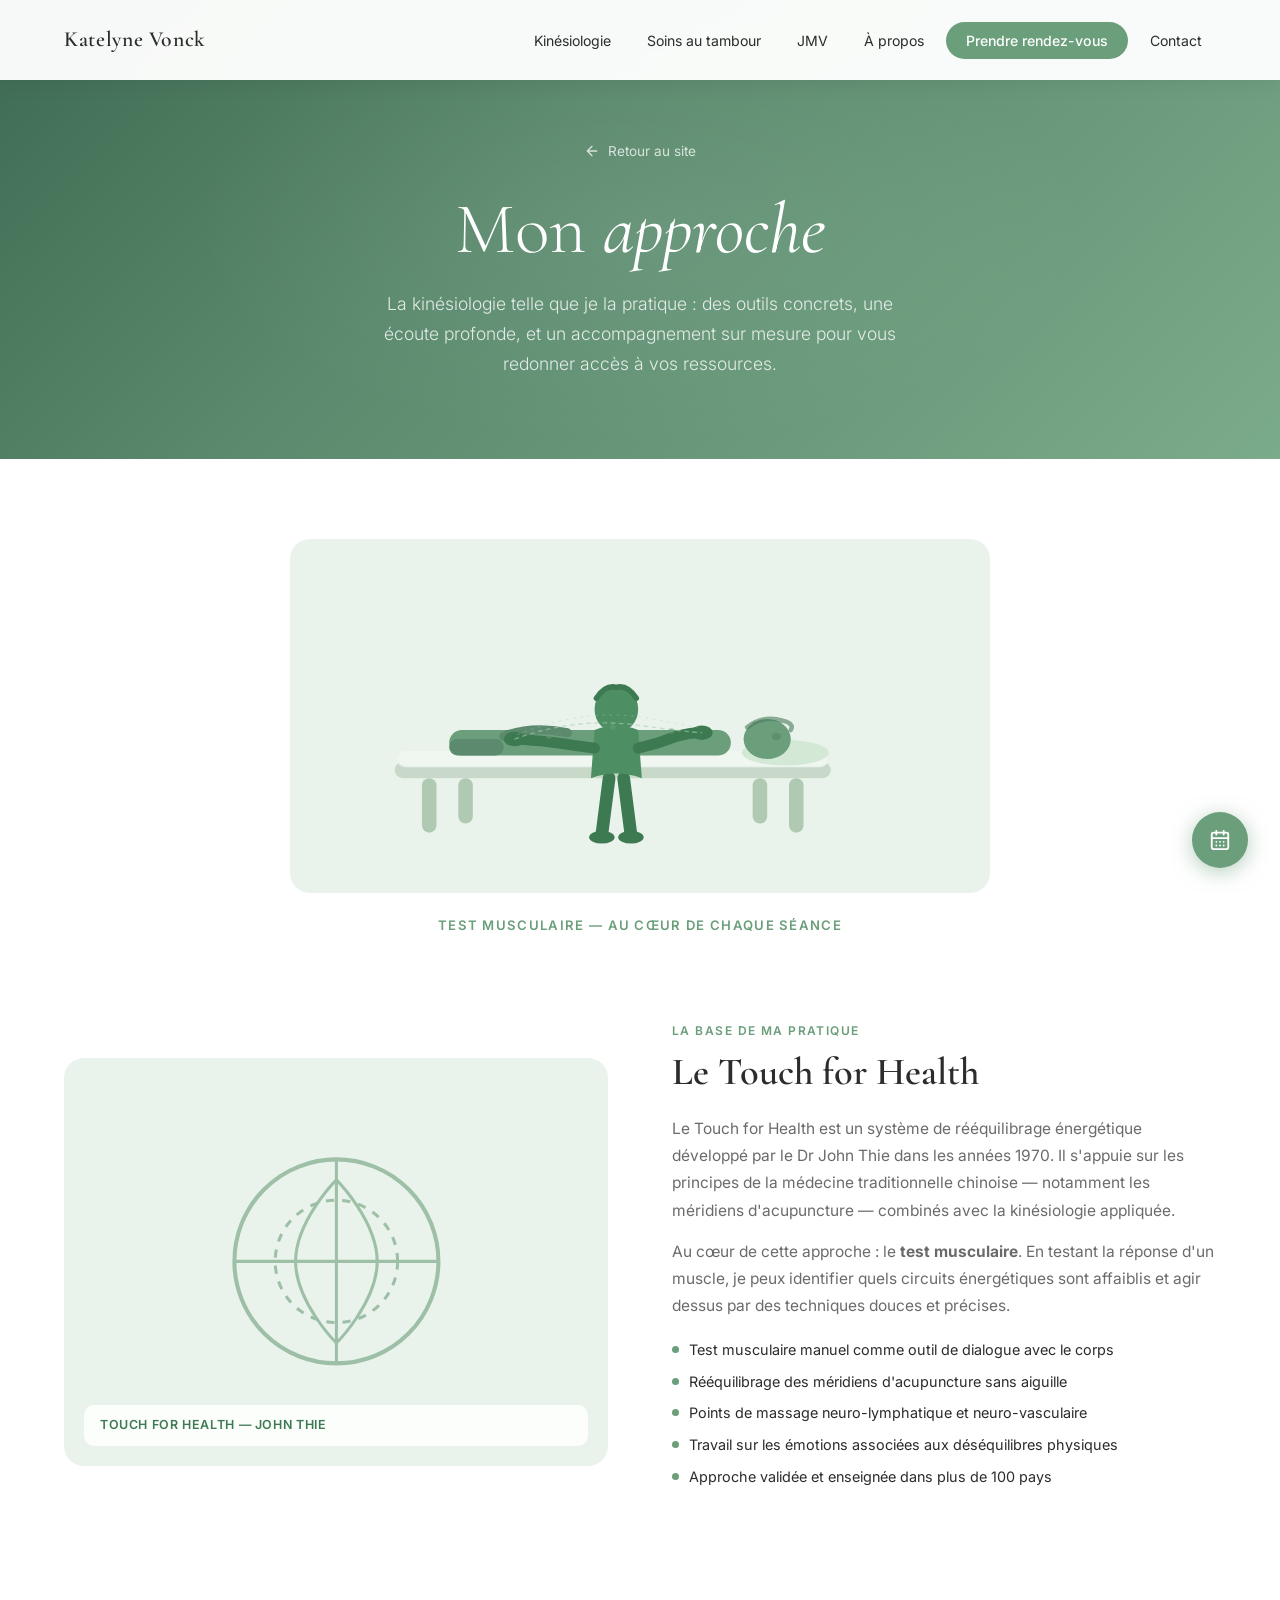
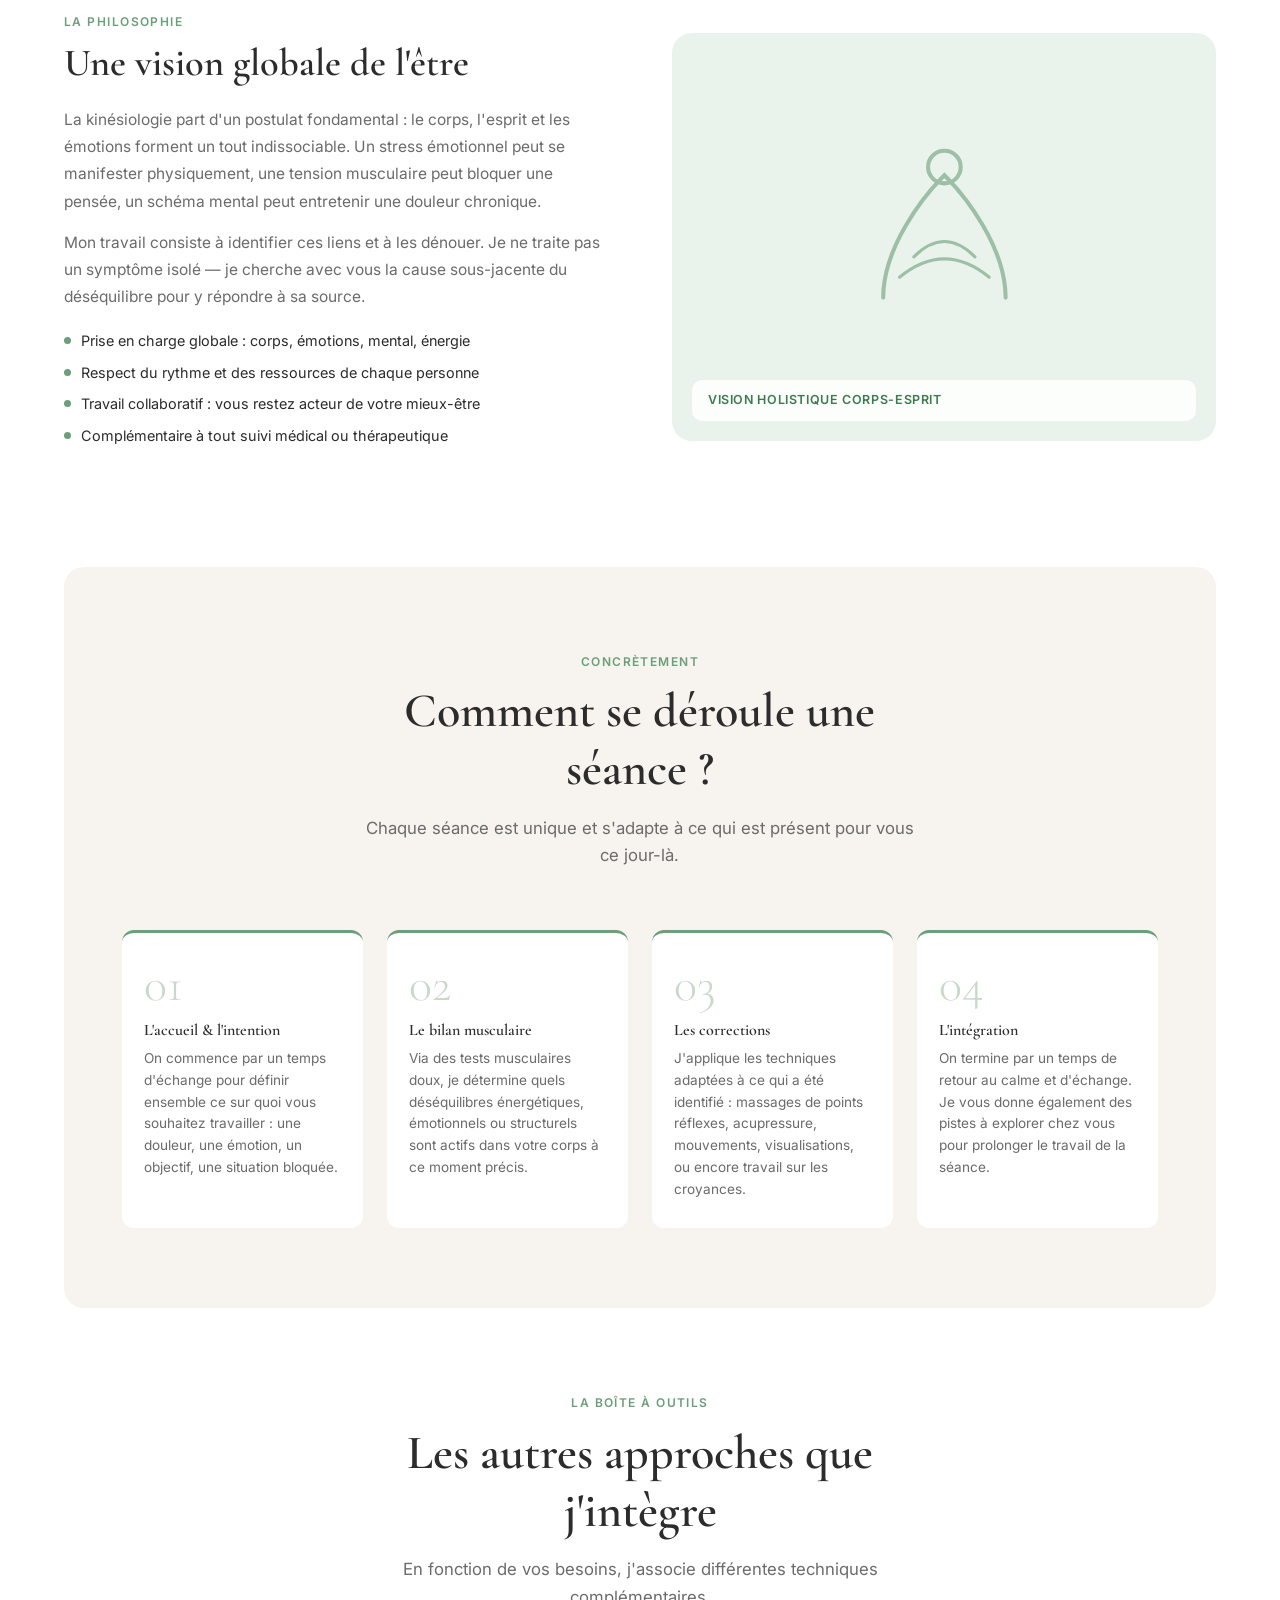
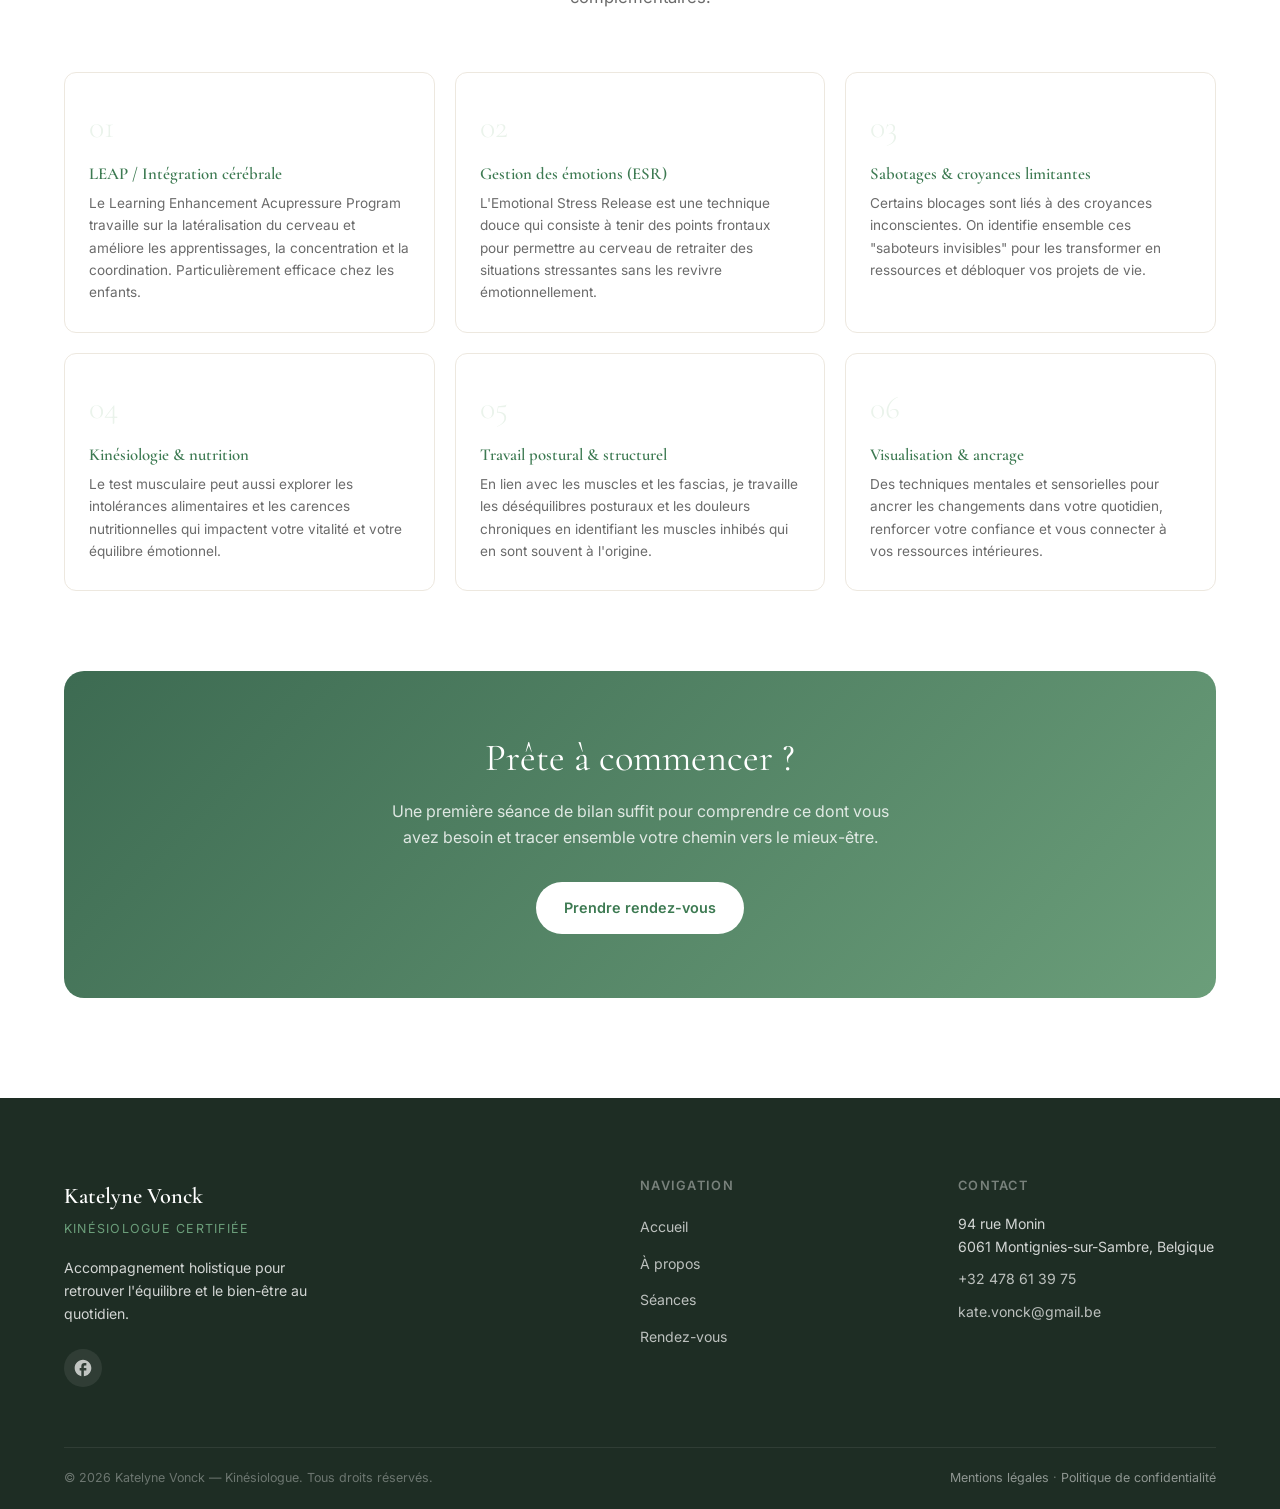
==== commit 6667ae21: "Add files via upload" ====
--- a/approche.html
+++ b/approche.html
@@ -311,9 +311,10 @@
         <span></span><span></span><span></span>
       </button>
       <ul class="nav-links" id="navLinks">
-        <li><a href="index.html#accueil" class="nav-link">Accueil</a></li>
+        <li><a href="index.html#kinesio" class="nav-link">Kinésiologie</a></li>
+        <li><a href="index.html#tambour" class="nav-link">Soins au tambour</a></li>
+        <li><a href="index.html#jmv" class="nav-link">JMV</a></li>
         <li><a href="index.html#a-propos" class="nav-link">À propos</a></li>
-        <li><a href="index.html#services" class="nav-link">Séances</a></li>
         <li><a href="index.html#rdv" class="nav-link nav-cta">Prendre rendez-vous</a></li>
         <li><a href="index.html#contact" class="nav-link">Contact</a></li>
       </ul>
--- a/style.css
+++ b/style.css
@@ -1462,6 +1462,35 @@
   padding-top: 4px;
 }
 
+/* Placeholder image ronde : reçoit aigle.jpg / coyote.jpg / ours.jpg / bison.jpg.
+   Tant que la photo n'existe pas, l'emoji reste visible en repli. */
+.shamanic-animal--img {
+  width: 72px;
+  height: 72px;
+  padding-top: 0;
+  border-radius: 50%;
+  overflow: hidden;
+  position: relative;
+  background: rgba(255,255,255,.10);
+  border: 2px solid rgba(255,255,255,.25);
+  display: flex;
+  align-items: center;
+  justify-content: center;
+}
+.shamanic-animal--img img {
+  position: absolute;
+  inset: 0;
+  width: 100%;
+  height: 100%;
+  object-fit: cover;
+}
+.shamanic-animal-emoji {
+  font-size: 2rem;
+  line-height: 1;
+}
+/* Quand l'image est chargée, on masque l'emoji de repli. */
+.shamanic-animal--img:not(.is-empty) .shamanic-animal-emoji { display: none; }
+
 .shamanic-content { flex: 1; }
 
 .shamanic-num {
@@ -1537,6 +1566,94 @@
 }
 
 
+/* ─── Méthode JMV ──────────────────────────────────────────── */
+.jmv {
+  padding: 100px 0;
+  background: var(--white);
+}
+.jmv-grid {
+  display: grid;
+  grid-template-columns: 1fr 1.15fr;
+  gap: 56px;
+  align-items: start;
+  margin-top: 24px;
+}
+.jmv-lead {
+  font-size: 1.2rem;
+  line-height: 1.6;
+  color: var(--green-dark);
+  margin-bottom: 20px;
+}
+.jmv-text p {
+  color: var(--text-muted);
+  line-height: 1.75;
+  margin-bottom: 16px;
+}
+.jmv-steps {
+  display: flex;
+  flex-direction: column;
+  gap: 20px;
+}
+.jmv-step {
+  display: flex;
+  gap: 20px;
+  align-items: flex-start;
+  background: var(--green-light);
+  border-radius: var(--radius-lg);
+  padding: 24px 26px;
+  transition: var(--transition);
+}
+.jmv-step:hover {
+  box-shadow: 0 12px 30px rgba(61,122,82,.10);
+  transform: translateY(-2px);
+}
+.jmv-step-num {
+  flex-shrink: 0;
+  width: 40px;
+  height: 40px;
+  border-radius: 50%;
+  background: var(--green);
+  color: var(--white);
+  display: flex;
+  align-items: center;
+  justify-content: center;
+  font-size: 1.1rem;
+  font-weight: 600;
+}
+.jmv-step h4 {
+  color: var(--green-dark);
+  font-size: 1.05rem;
+  margin-bottom: 6px;
+}
+.jmv-step p {
+  color: var(--text-muted);
+  font-size: .92rem;
+  line-height: 1.65;
+}
+.jmv-disclaimer {
+  display: flex;
+  align-items: flex-start;
+  gap: 12px;
+  max-width: 820px;
+  margin: 48px auto 0;
+  padding: 20px 24px;
+  background: var(--green-light);
+  border-left: 3px solid var(--green);
+  border-radius: var(--radius);
+  color: var(--text-muted);
+  font-size: .9rem;
+  line-height: 1.65;
+}
+.jmv-disclaimer svg {
+  flex-shrink: 0;
+  margin-top: 2px;
+}
+@media (max-width: 860px) {
+  .jmv-grid { grid-template-columns: 1fr; gap: 36px; }
+  .jmv { padding: 70px 0; }
+}
+
+
 /* ─── Testimonials link & review CTA ───────────────────────── */
 .testimonials-link {
   color: var(--green-dark);
@@ -1544,6 +1661,58 @@
   text-underline-offset: 3px;
 }
 .testimonials-link:hover { color: var(--green); }
+
+.reviews-embed {
+  display: grid;
+  grid-template-columns: 1fr 1fr;
+  gap: 20px;
+  margin-top: 8px;
+}
+.review-source-card {
+  display: flex;
+  align-items: center;
+  gap: 18px;
+  background: var(--white);
+  border: 1px solid var(--green-mid);
+  border-radius: var(--radius-lg);
+  padding: 24px 26px;
+  transition: var(--transition);
+}
+.review-source-card:hover {
+  box-shadow: 0 14px 32px rgba(61,122,82,.12);
+  transform: translateY(-2px);
+  border-color: var(--green);
+}
+.review-source-icon {
+  flex-shrink: 0;
+  width: 52px;
+  height: 52px;
+  border-radius: 14px;
+  display: flex;
+  align-items: center;
+  justify-content: center;
+}
+.review-source-icon--fb { background: #eaf1fb; color: #1877F2; }
+.review-source-icon--google { background: #f1f6ec; }
+.review-source-card strong {
+  display: block;
+  color: var(--green-dark);
+  font-size: 1.05rem;
+  margin-bottom: 4px;
+}
+.review-source-card span {
+  color: var(--text-muted);
+  font-size: .88rem;
+  line-height: 1.5;
+}
+.review-source-arrow {
+  flex-shrink: 0;
+  margin-left: auto;
+  color: var(--green);
+}
+@media (max-width: 700px) {
+  .reviews-embed { grid-template-columns: 1fr; }
+}
 
 .review-cta {
   margin-top: 56px;
